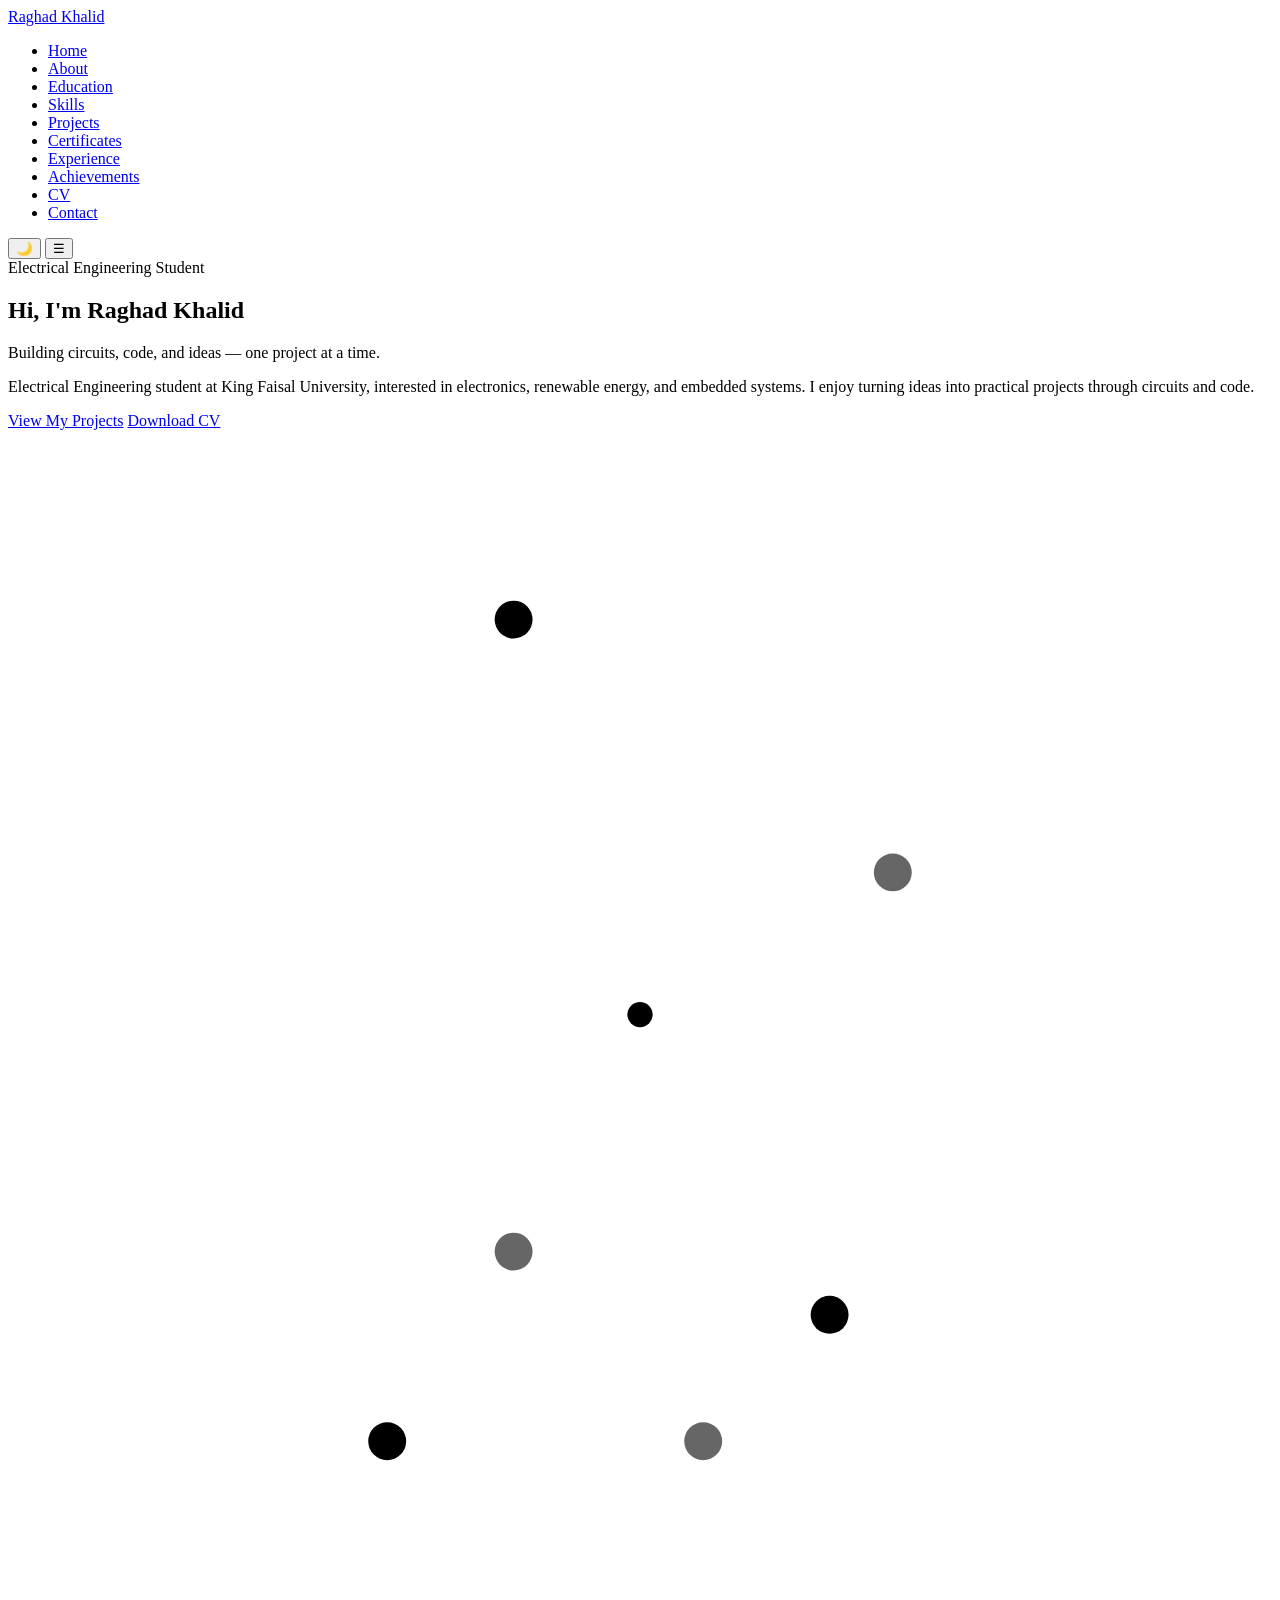
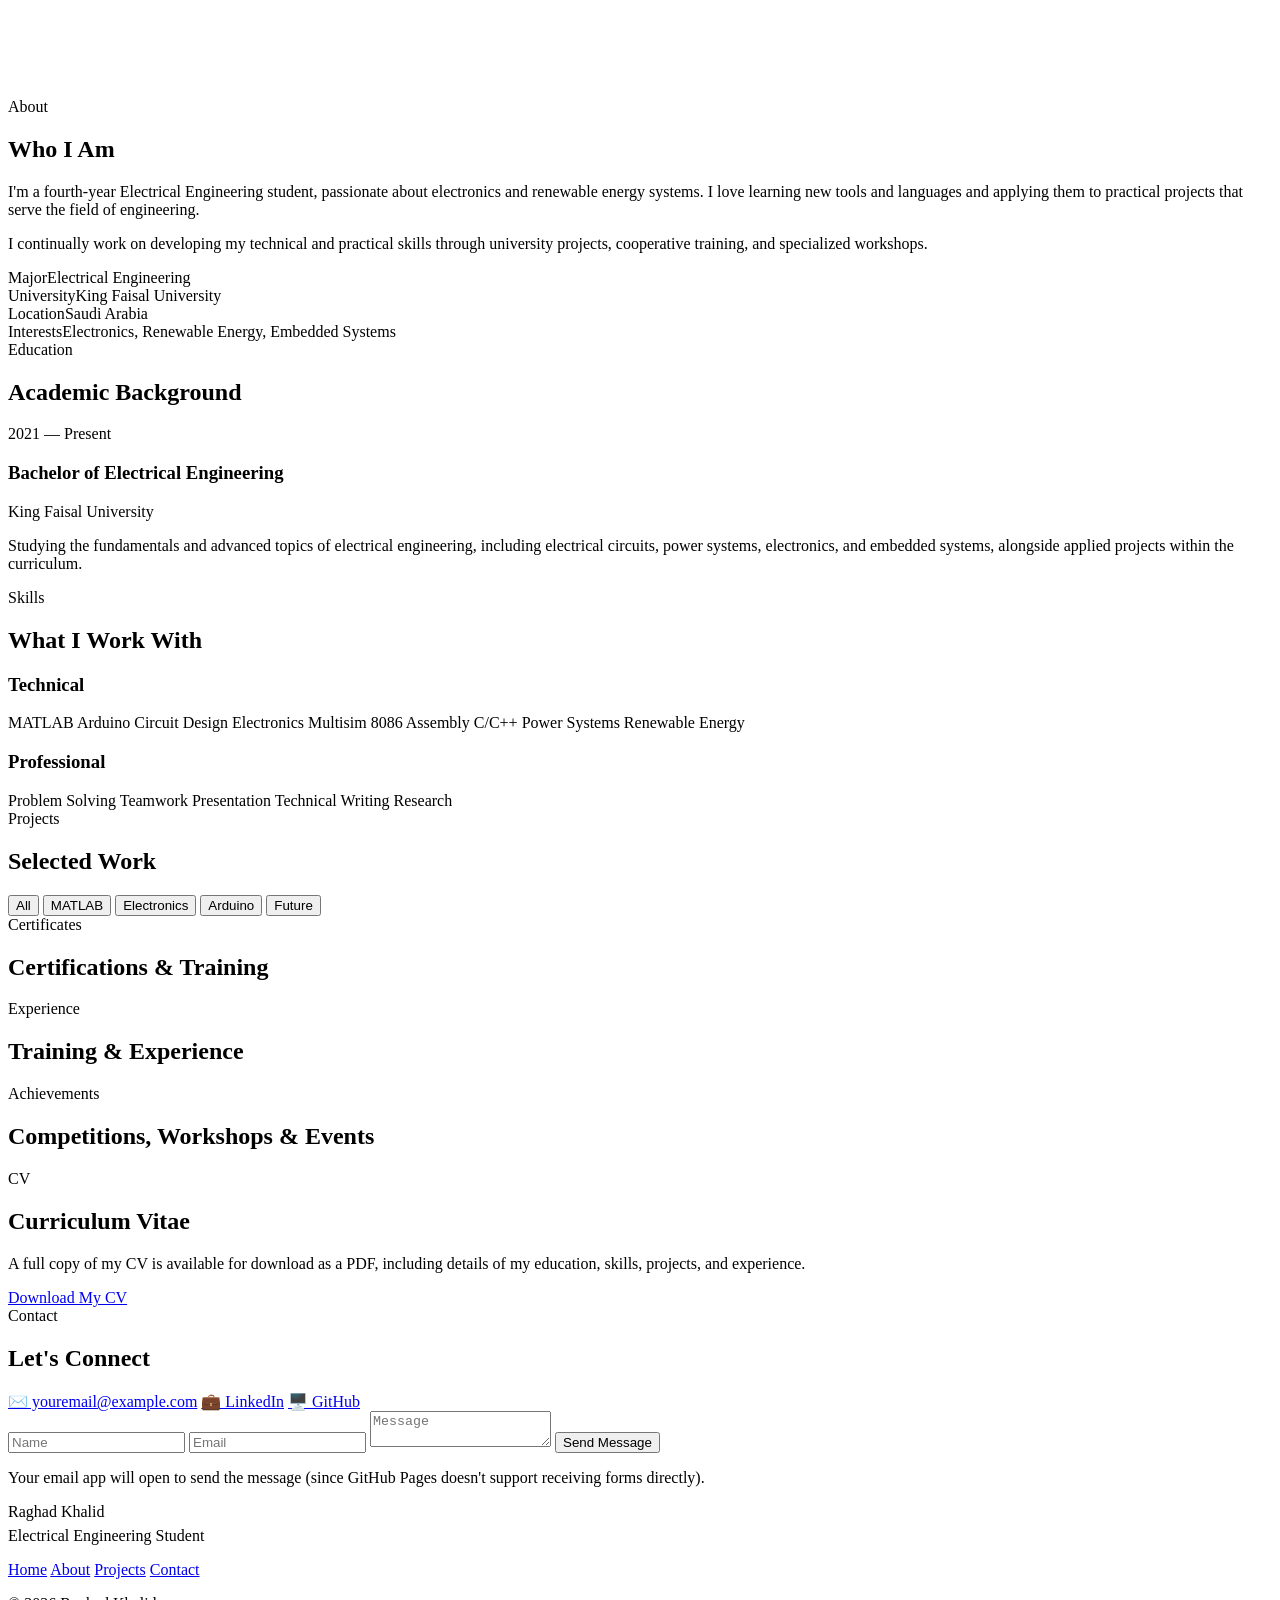
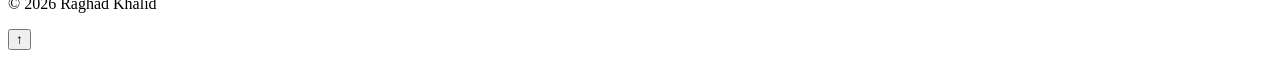
==== index.html @ 8fdbcd6f "Add files via upload" ====
<!DOCTYPE html>
<html lang="en">
<head>
<meta charset="UTF-8">
<meta name="viewport" content="width=device-width, initial-scale=1.0">
<title>Raghad Khalid — Electrical Engineering Student</title>
<meta name="description" content="Portfolio & CV of Raghad Khalid, Electrical Engineering student at King Faisal University.">
<link rel="stylesheet" href="assets/css/style.css">
</head>
<body>

<!-- ===================== NAVBAR ===================== -->
<header class="navbar">
  <div class="nav-inner">
    <a href="#home" class="nav-brand"><span class="chip"></span> Raghad Khalid</a>
    <ul class="nav-links" id="navLinks">
      <li><a href="#home">Home</a></li>
      <li><a href="#about">About</a></li>
      <li><a href="#education">Education</a></li>
      <li><a href="#skills">Skills</a></li>
      <li><a href="#projects">Projects</a></li>
      <li><a href="#certificates">Certificates</a></li>
      <li><a href="#experience">Experience</a></li>
      <li><a href="#achievements">Achievements</a></li>
      <li><a href="#cv">CV</a></li>
      <li><a href="#contact">Contact</a></li>
    </ul>
    <div class="nav-actions">
      <button id="themeToggle" class="theme-toggle" aria-label="Toggle dark mode">🌙</button>
      <button id="menuToggle" class="menu-toggle" aria-label="Open menu">☰</button>
    </div>
  </div>
</header>

<!-- ===================== HERO ===================== -->
<section id="home" class="hero">
  <div class="container hero-grid">
    <div>
      <div class="hero-eyebrow">Electrical Engineering Student</div>
      <h1>Hi, I'm Raghad Khalid</h1>
      <p class="role">Building circuits, code, and ideas — one project at a time.</p>
      <p class="bio">
        Electrical Engineering student at King Faisal University, interested in electronics,
        renewable energy, and embedded systems. I enjoy turning ideas into practical projects
        through circuits and code.
      </p>
      <div class="btn-row">
        <a href="#projects" class="btn btn-primary">View My Projects</a>
        <a href="assets/cv/Raghad-Khalid-CV.pdf" class="btn btn-outline" download>Download CV</a>
      </div>
    </div>
    <div class="hero-visual">
      <svg viewBox="0 0 400 400" width="100%" height="100%" aria-hidden="true">
        <defs>
          <style>
            .circuit-line{stroke:var(--accent);stroke-width:2;fill:none;opacity:0.55;}
            .circuit-dot{fill:var(--accent-strong);}
            .circuit-dot-soft{fill:var(--accent);opacity:0.6;}
          </style>
        </defs>
        <path class="circuit-line" d="M40 60 H160 V140 H280 V60 H360"></path>
        <path class="circuit-line" d="M40 200 H120 V320 H220"></path>
        <path class="circuit-line" d="M260 200 V280 H360 V340"></path>
        <path class="circuit-line" d="M40 340 H160 V260"></path>
        <circle class="circuit-dot" cx="160" cy="60" r="6"></circle>
        <circle class="circuit-dot-soft" cx="280" cy="140" r="6"></circle>
        <circle class="circuit-dot" cx="120" cy="320" r="6"></circle>
        <circle class="circuit-dot-soft" cx="220" cy="320" r="6"></circle>
        <circle class="circuit-dot" cx="260" cy="280" r="6"></circle>
        <circle class="circuit-dot-soft" cx="160" cy="260" r="6"></circle>
        <rect x="150" y="150" width="100" height="70" rx="4" class="circuit-line"></rect>
        <circle class="circuit-dot" cx="200" cy="185" r="4"></circle>
      </svg>
    </div>
  </div>
</section>

<!-- ===================== ABOUT ===================== -->
<section id="about">
  <div class="container about-grid">
    <div class="about-text reveal">
      <div class="section-label">About</div>
      <h2 class="section-title">Who I Am</h2>
      <p>
        I'm a fourth-year Electrical Engineering student, passionate about electronics and
        renewable energy systems. I love learning new tools and languages and applying them
        to practical projects that serve the field of engineering.
      </p>
      <p>
        I continually work on developing my technical and practical skills through
        university projects, cooperative training, and specialized workshops.
      </p>
    </div>
    <div class="info-list reveal">
      <div class="info-row"><span class="k">Major</span><span class="v">Electrical Engineering</span></div>
      <div class="info-row"><span class="k">University</span><span class="v">King Faisal University</span></div>
      <div class="info-row"><span class="k">Location</span><span class="v">Saudi Arabia</span></div>
      <div class="info-row"><span class="k">Interests</span><span class="v">Electronics, Renewable Energy, Embedded Systems</span></div>
    </div>
  </div>
</section>

<!-- ===================== EDUCATION ===================== -->
<section id="education">
  <div class="container">
    <div class="section-label">Education</div>
    <h2 class="section-title">Academic Background</h2>
    <div class="timeline">
      <div class="timeline-item reveal in">
        <div class="timeline-date">2021 — Present</div>
        <div class="timeline-content">
          <h3>Bachelor of Electrical Engineering</h3>
          <div class="org">King Faisal University</div>
          <p>
            Studying the fundamentals and advanced topics of electrical engineering,
            including electrical circuits, power systems, electronics, and embedded
            systems, alongside applied projects within the curriculum.
          </p>
        </div>
      </div>
    </div>
  </div>
</section>

<!-- ===================== SKILLS ===================== -->
<section id="skills">
  <div class="container">
    <div class="section-label">Skills</div>
    <h2 class="section-title">What I Work With</h2>
    <div class="skills-groups">
      <div class="skills-group reveal in">
        <h3>Technical</h3>
        <div class="skill-tags">
          <span class="skill-tag">MATLAB</span>
          <span class="skill-tag">Arduino</span>
          <span class="skill-tag">Circuit Design</span>
          <span class="skill-tag">Electronics</span>
          <span class="skill-tag">Multisim</span>
          <span class="skill-tag">8086 Assembly</span>
          <span class="skill-tag">C/C++</span>
          <span class="skill-tag">Power Systems</span>
          <span class="skill-tag">Renewable Energy</span>
        </div>
      </div>
      <div class="skills-group reveal in">
        <h3>Professional</h3>
        <div class="skill-tags">
          <span class="skill-tag">Problem Solving</span>
          <span class="skill-tag">Teamwork</span>
          <span class="skill-tag">Presentation</span>
          <span class="skill-tag">Technical Writing</span>
          <span class="skill-tag">Research</span>
        </div>
      </div>
    </div>
  </div>
</section>

<!-- ===================== PROJECTS ===================== -->
<section id="projects">
  <div class="container">
    <div class="section-label">Projects</div>
    <h2 class="section-title">Selected Work</h2>
    <div class="filter-bar">
      <button class="filter-btn active" data-filter="all">All</button>
      <button class="filter-btn" data-filter="matlab">MATLAB</button>
      <button class="filter-btn" data-filter="electronics">Electronics</button>
      <button class="filter-btn" data-filter="arduino">Arduino</button>
      <button class="filter-btn" data-filter="future">Future</button>
    </div>
    <div class="card-grid" id="projectsGrid"><!-- populated by JS from assets/js/data.js --></div>
  </div>
</section>

<!-- ===================== CERTIFICATES ===================== -->
<section id="certificates">
  <div class="container">
    <div class="section-label">Certificates</div>
    <h2 class="section-title">Certifications & Training</h2>
    <div class="card-grid" id="certificatesGrid"><!-- populated by JS --></div>
  </div>
</section>

<!-- ===================== EXPERIENCE ===================== -->
<section id="experience">
  <div class="container">
    <div class="section-label">Experience</div>
    <h2 class="section-title">Training & Experience</h2>
    <div class="timeline" id="experienceTimeline"><!-- populated by JS --></div>
  </div>
</section>

<!-- ===================== ACHIEVEMENTS ===================== -->
<section id="achievements">
  <div class="container">
    <div class="section-label">Achievements</div>
    <h2 class="section-title">Competitions, Workshops & Events</h2>
    <div class="ach-grid" id="achievementsGrid"><!-- populated by JS --></div>
  </div>
</section>

<!-- ===================== CV ===================== -->
<section id="cv">
  <div class="container">
    <div class="section-label">CV</div>
    <h2 class="section-title">Curriculum Vitae</h2>
    <div class="cv-box reveal in">
      <p>
        A full copy of my CV is available for download as a PDF, including details of my
        education, skills, projects, and experience.
      </p>
      <a href="assets/cv/Raghad-Khalid-CV.pdf" class="btn btn-primary" download>Download My CV</a>
    </div>
  </div>
</section>

<!-- ===================== CONTACT ===================== -->
<section id="contact" style="border-bottom:none;">
  <div class="container contact-grid">
    <div class="reveal in">
      <div class="section-label">Contact</div>
      <h2 class="section-title">Let's Connect</h2>
      <div class="contact-links">
        <a href="mailto:youremail@example.com">✉️ youremail@example.com</a>
        <a href="https://linkedin.com/in/your-profile" target="_blank" rel="noopener">💼 LinkedIn</a>
        <a href="https://github.com/your-username" target="_blank" rel="noopener">🖥️ GitHub</a>
      </div>
    </div>
    <form class="contact-form reveal in" id="contactForm">
      <input type="text" id="cf-name" placeholder="Name" required>
      <input type="email" id="cf-email" placeholder="Email" required>
      <textarea id="cf-message" placeholder="Message" required></textarea>
      <button type="submit" class="btn btn-primary">Send Message</button>
      <p class="form-note">Your email app will open to send the message (since GitHub Pages doesn't support receiving forms directly).</p>
    </form>
  </div>
</section>

<!-- ===================== FOOTER ===================== -->
<footer>
  <div class="container">
    <div class="nav-brand" style="justify-content:center;">Raghad Khalid</div>
    <p class="copy" style="margin-top:6px;">Electrical Engineering Student</p>
    <div class="foot-links">
      <a href="#home">Home</a>
      <a href="#about">About</a>
      <a href="#projects">Projects</a>
      <a href="#contact">Contact</a>
    </div>
    <p class="copy">© 2026 Raghad Khalid</p>
  </div>
</footer>

<button id="backToTop" aria-label="Back to top">↑</button>

<script src="assets/js/data.js"></script>
<script src="assets/js/main.js"></script>
</body>
</html>
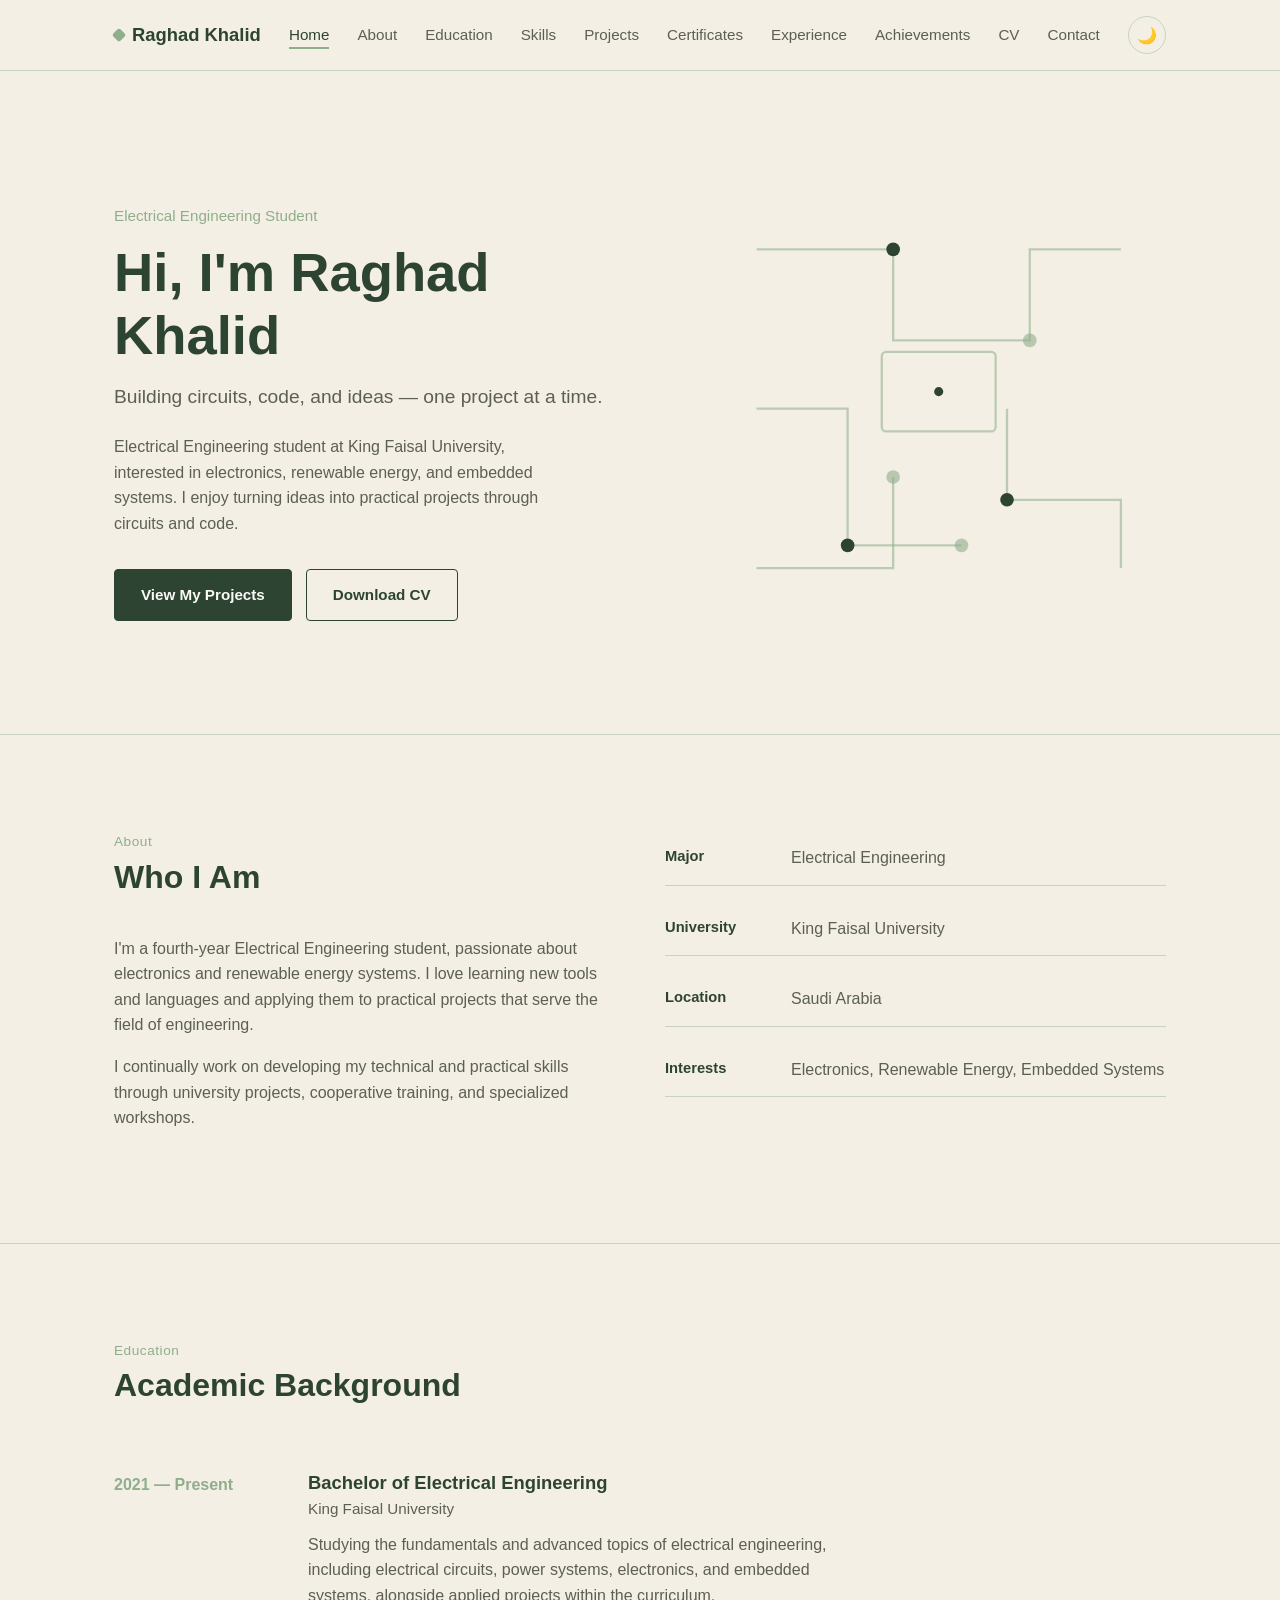
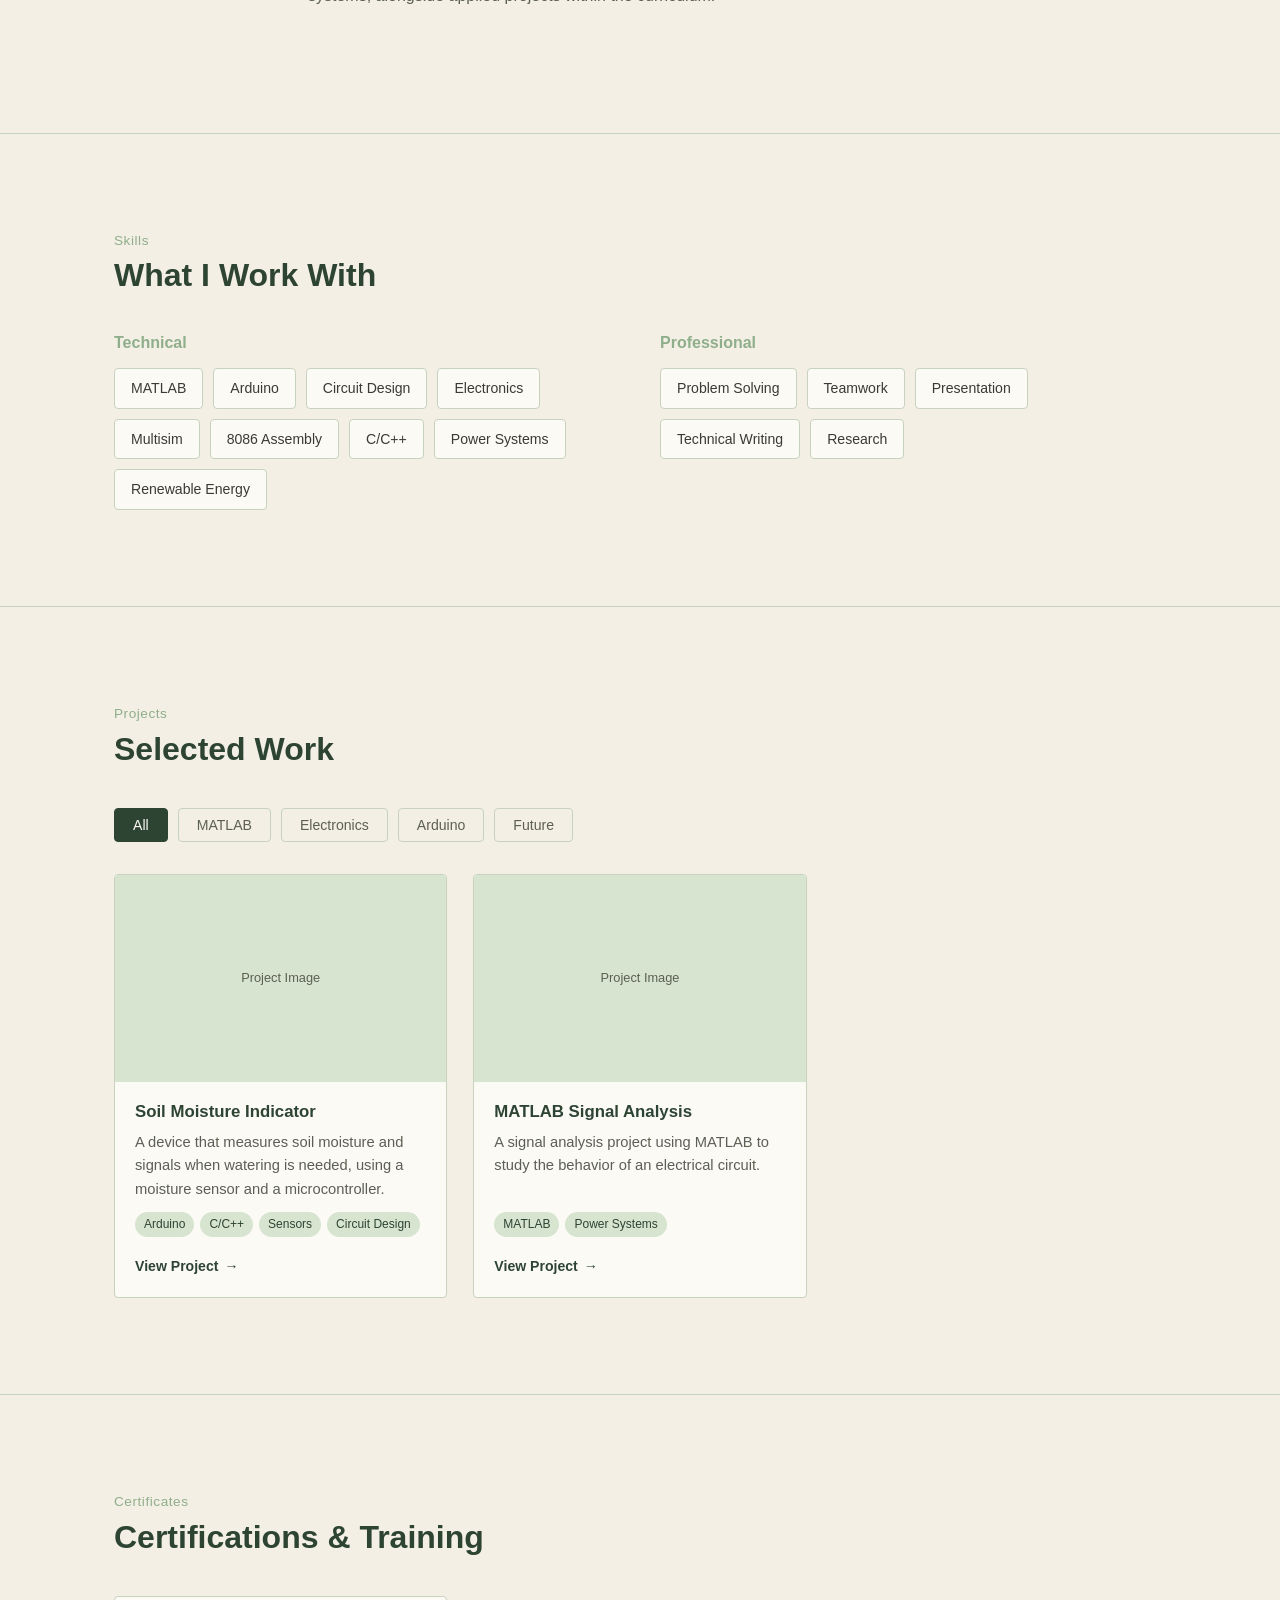
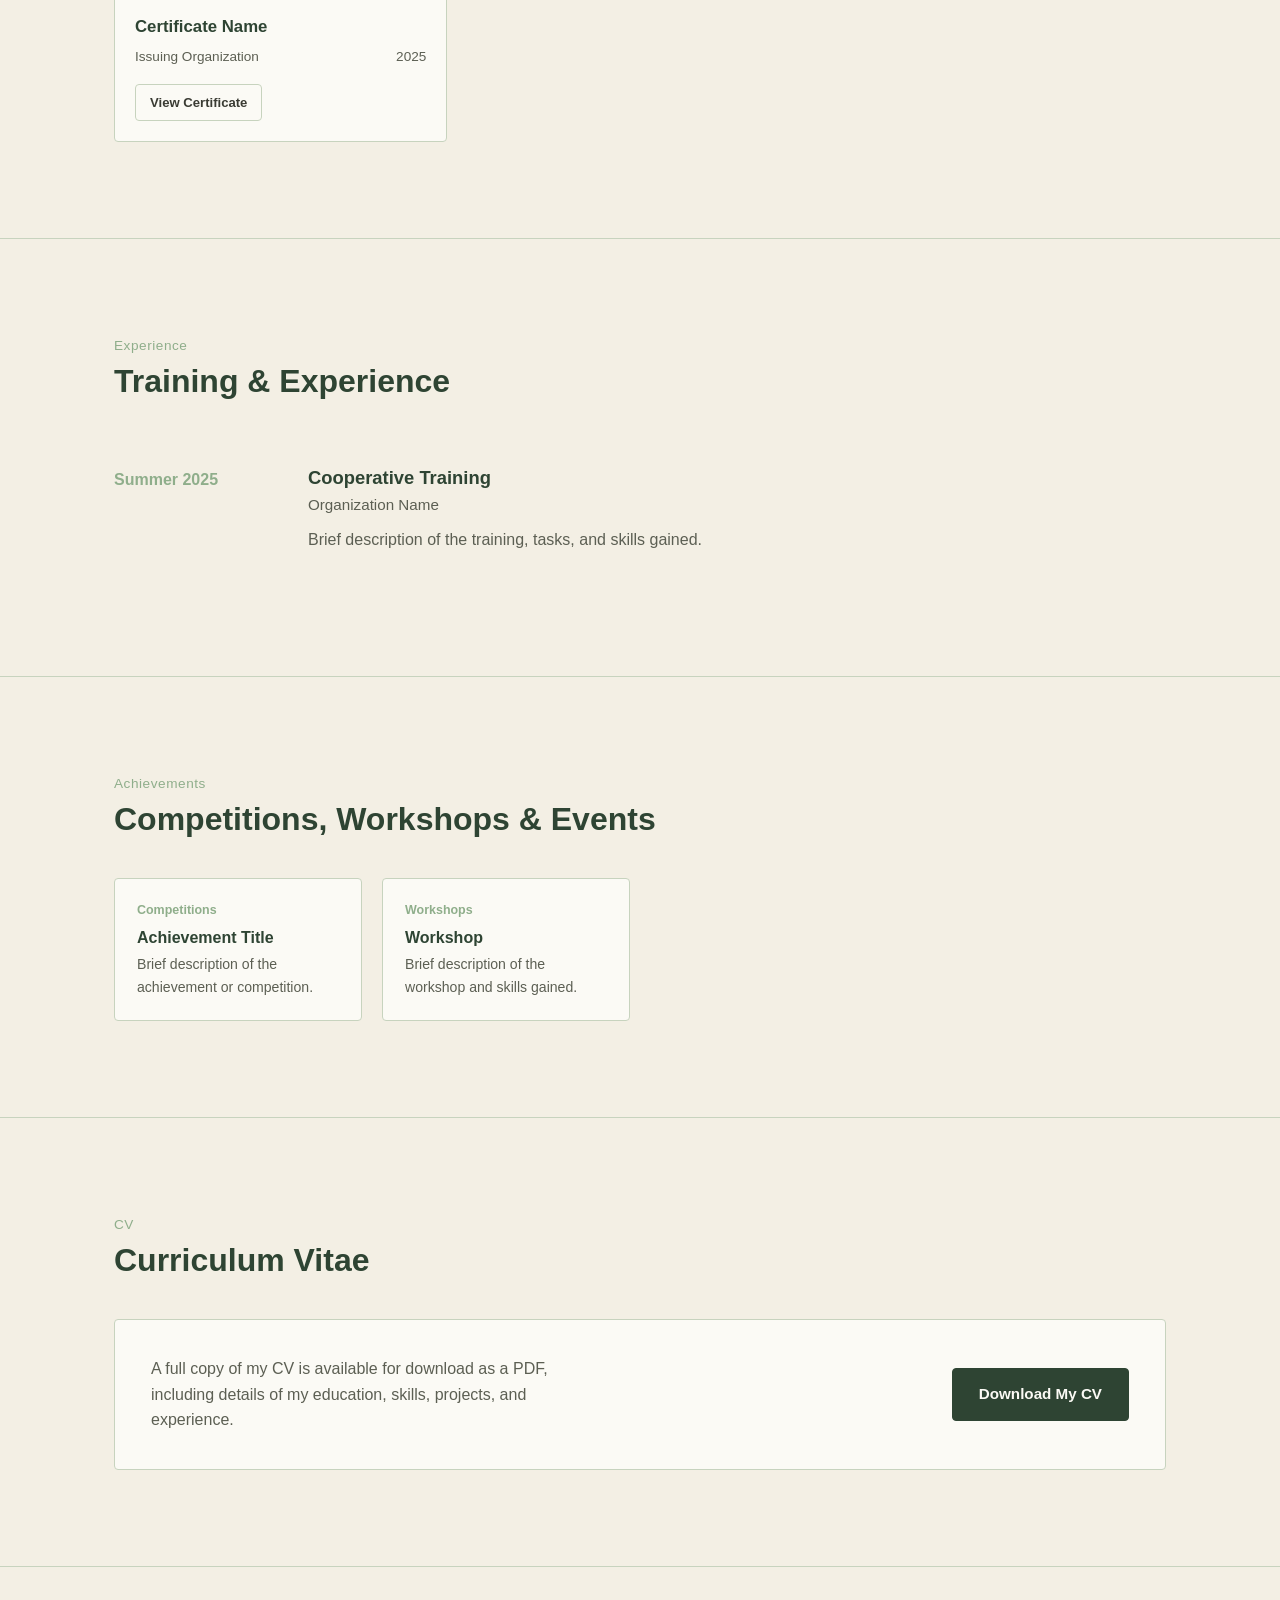
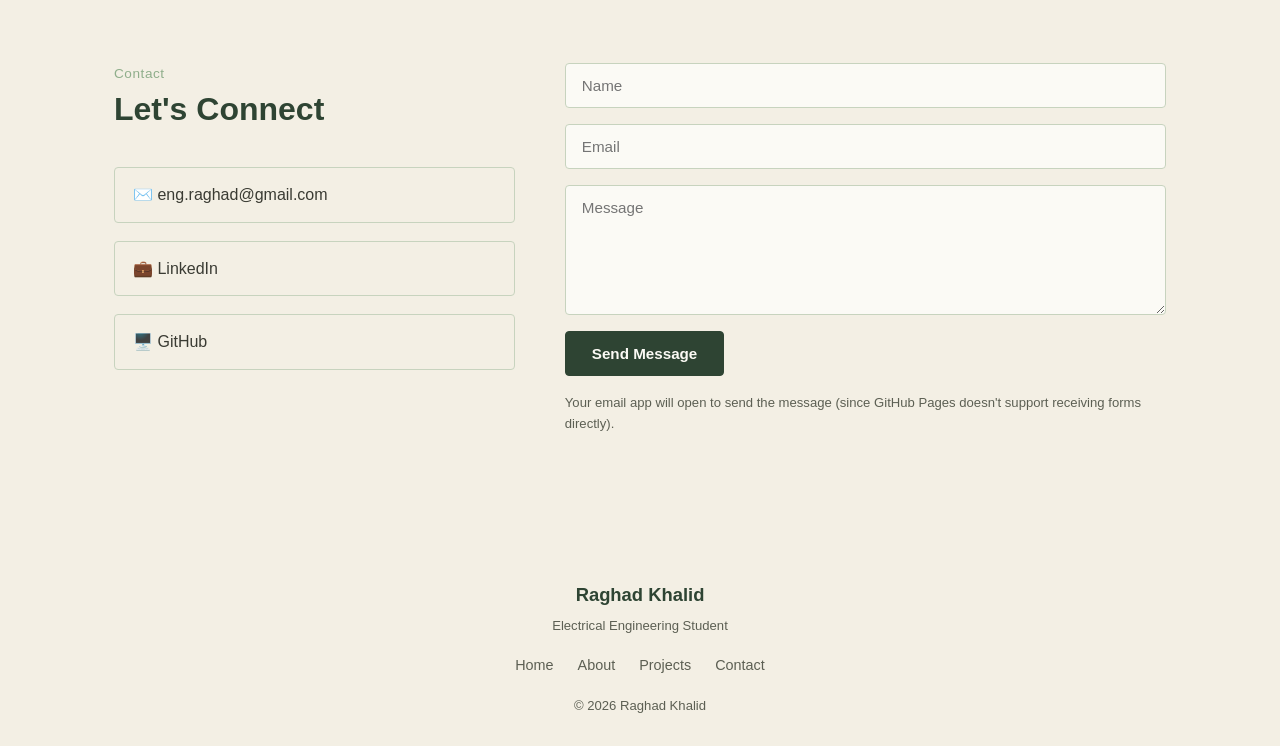
==== commit e8b429aa: "Update index.html" ====
--- a/index.html
+++ b/index.html
@@ -221,7 +221,7 @@
       <div class="section-label">Contact</div>
       <h2 class="section-title">Let's Connect</h2>
       <div class="contact-links">
-        <a href="mailto:youremail@example.com">✉️ youremail@example.com</a>
+        <a href="mailto:eng.raghadt@gmail.com">✉️ eng.raghad@gmail.com</a>
         <a href="https://linkedin.com/in/your-profile" target="_blank" rel="noopener">💼 LinkedIn</a>
         <a href="https://github.com/your-username" target="_blank" rel="noopener">🖥️ GitHub</a>
       </div>
--- a/assets/css/style.css
+++ b/assets/css/style.css
@@ -0,0 +1,647 @@
+/* =========================================================
+   Raghad Khalid — Electrical Engineering Portfolio
+   ========================================================= */
+
+@import url('https://fonts.googleapis.com/css2?family=IBM+Plex+Sans+Condensed:wght@500;600;700&family=IBM+Plex+Sans:wght@400;500;600&display=swap');
+
+:root{
+  /* ---- Light mode palette ---- */
+  --cream:        #F3EFE4;
+  --sage-light:   #D7E4D0;
+  --sage:         #8FAE8B;
+  --green-dark:   #2E4433;
+  --text-dark:    #3A3B33;
+
+  --bg:           var(--cream);
+  --bg-alt:       var(--sage-light);
+  --surface:      #FBFAF5;
+  --accent:       var(--sage);
+  --accent-strong:var(--green-dark);
+  --text:         var(--text-dark);
+  --text-soft:    #5C5F53;
+  --border:       #C7D3BE;
+
+  --font-head: 'IBM Plex Sans Condensed', sans-serif;
+  --font-body: 'IBM Plex Sans', sans-serif;
+
+  --radius: 4px;
+  --transition: 0.35s ease;
+}
+
+[data-theme="dark"]{
+  --bg:            #1B2620;
+  --bg-alt:        #223129;
+  --surface:       #223129;
+  --accent:        #8FCB9B;
+  --accent-strong: #8FCB9B;
+  --text:          #F0EDE1;
+  --text-soft:     #B9C4B4;
+  --border:        #354A3D;
+}
+
+*{margin:0;padding:0;box-sizing:border-box;}
+
+html{scroll-behavior:smooth;}
+
+body{
+  background:var(--bg);
+  color:var(--text);
+  font-family:var(--font-body);
+  line-height:1.6;
+  transition:background var(--transition), color var(--transition);
+  overflow-x:hidden;
+}
+
+h1,h2,h3,h4{
+  font-family:var(--font-head);
+  color:var(--accent-strong);
+  font-weight:600;
+  line-height:1.15;
+}
+
+a{color:inherit;text-decoration:none;}
+
+img{max-width:100%;display:block;}
+
+.container{
+  max-width:1100px;
+  margin:0 auto;
+  padding:0 24px;
+}
+
+section{
+  padding:96px 0;
+  border-bottom:1px solid var(--border);
+}
+
+.section-label{
+  font-family:var(--font-head);
+  font-size:0.85rem;
+  letter-spacing:0.04em;
+  color:var(--accent);
+  margin-bottom:6px;
+}
+
+.section-title{
+  font-size:2rem;
+  margin-bottom:40px;
+  max-width:32ch;
+}
+
+/* =========================================================
+   NAVBAR
+   ========================================================= */
+.navbar{
+  position:sticky;
+  top:0;
+  z-index:100;
+  background:color-mix(in srgb, var(--bg) 88%, transparent);
+  backdrop-filter:blur(10px);
+  border-bottom:1px solid var(--border);
+}
+
+.nav-inner{
+  display:flex;
+  align-items:center;
+  justify-content:space-between;
+  padding:16px 24px;
+  max-width:1100px;
+  margin:0 auto;
+}
+
+.nav-brand{
+  font-family:var(--font-head);
+  font-weight:700;
+  font-size:1.15rem;
+  color:var(--accent-strong);
+  display:flex;
+  align-items:center;
+  gap:8px;
+}
+
+.nav-brand .chip{
+  width:10px;height:10px;
+  background:var(--accent);
+  border-radius:2px;
+  transform:rotate(45deg);
+  display:inline-block;
+}
+
+.nav-links{
+  display:flex;
+  gap:28px;
+  list-style:none;
+}
+
+.nav-links a{
+  font-size:0.95rem;
+  font-weight:500;
+  color:var(--text-soft);
+  position:relative;
+  padding:4px 0;
+  transition:color var(--transition);
+}
+
+.nav-links a:hover,
+.nav-links a.active{
+  color:var(--accent-strong);
+}
+
+.nav-links a::after{
+  content:"";
+  position:absolute;
+  left:0;bottom:-2px;
+  width:0;height:2px;
+  background:var(--accent);
+  transition:width var(--transition);
+}
+
+.nav-links a:hover::after,
+.nav-links a.active::after{width:100%;}
+
+.nav-actions{
+  display:flex;
+  align-items:center;
+  gap:14px;
+}
+
+.theme-toggle{
+  background:none;
+  border:1px solid var(--border);
+  border-radius:50%;
+  width:38px;height:38px;
+  font-size:1rem;
+  cursor:pointer;
+  display:flex;align-items:center;justify-content:center;
+  transition:background var(--transition), transform var(--transition);
+}
+.theme-toggle:hover{background:var(--bg-alt);transform:rotate(15deg);}
+
+.menu-toggle{
+  display:none;
+  background:none;
+  border:none;
+  font-size:1.5rem;
+  cursor:pointer;
+  color:var(--accent-strong);
+}
+
+@media (max-width:820px){
+  .nav-links{
+    position:fixed;
+    top:66px;left:0;right:0;
+    background:var(--surface);
+    flex-direction:column;
+    gap:0;
+    max-height:0;
+    overflow:hidden;
+    border-bottom:1px solid var(--border);
+    transition:max-height var(--transition);
+  }
+  .nav-links.open{max-height:520px;}
+  .nav-links li{width:100%;}
+  .nav-links a{
+    display:block;
+    padding:14px 24px;
+    border-bottom:1px solid var(--border);
+  }
+  .menu-toggle{display:block;}
+}
+
+/* =========================================================
+   HERO
+   ========================================================= */
+.hero{
+  position:relative;
+  padding:110px 0 90px;
+  overflow:hidden;
+  border-bottom:1px solid var(--border);
+}
+
+.hero-grid{
+  display:grid;
+  grid-template-columns:1.1fr 0.9fr;
+  gap:40px;
+  align-items:center;
+}
+
+.hero-eyebrow{
+  font-family:var(--font-head);
+  color:var(--accent);
+  font-size:0.95rem;
+  margin-bottom:14px;
+}
+
+.hero h1{
+  font-size:clamp(2.2rem, 5vw, 3.4rem);
+  margin-bottom:14px;
+}
+
+.hero .role{
+  font-size:1.2rem;
+  color:var(--text-soft);
+  margin-bottom:22px;
+}
+
+.hero p.bio{
+  max-width:52ch;
+  color:var(--text-soft);
+  margin-bottom:32px;
+}
+
+.btn-row{display:flex;gap:14px;flex-wrap:wrap;}
+
+.btn{
+  display:inline-flex;
+  align-items:center;
+  gap:8px;
+  padding:13px 26px;
+  border-radius:var(--radius);
+  font-weight:600;
+  font-size:0.95rem;
+  cursor:pointer;
+  border:1.5px solid var(--accent-strong);
+  transition:transform var(--transition), background var(--transition), color var(--transition);
+}
+
+.btn-primary{
+  background:var(--accent-strong);
+  color:var(--surface);
+}
+.btn-primary:hover{transform:translateY(-2px);}
+
+.btn-outline{
+  background:transparent;
+  color:var(--accent-strong);
+}
+.btn-outline:hover{background:var(--bg-alt);transform:translateY(-2px);}
+
+.hero-visual{
+  position:relative;
+  aspect-ratio:1/1;
+}
+
+/* =========================================================
+   ABOUT
+   ========================================================= */
+.about-grid{
+  display:grid;
+  grid-template-columns:1fr 1fr;
+  gap:50px;
+  align-items:start;
+}
+
+.about-text p{color:var(--text-soft);margin-bottom:16px;max-width:56ch;}
+
+.info-list{
+  display:flex;
+  flex-direction:column;
+  gap:16px;
+}
+
+.info-row{
+  display:flex;
+  gap:16px;
+  padding:14px 0;
+  border-bottom:1px solid var(--border);
+}
+
+.info-row .k{
+  min-width:110px;
+  font-family:var(--font-head);
+  color:var(--accent-strong);
+  font-weight:600;
+  font-size:0.92rem;
+}
+.info-row .v{color:var(--text-soft);}
+
+/* =========================================================
+   EDUCATION / EXPERIENCE (timeline)
+   ========================================================= */
+.timeline{
+  display:flex;
+  flex-direction:column;
+  gap:0;
+}
+
+.timeline-item{
+  display:grid;
+  grid-template-columns:170px 1fr;
+  gap:24px;
+  padding:28px 0;
+  border-top:1px solid var(--border);
+}
+.timeline-item:first-child{border-top:none;}
+
+.timeline-date{
+  font-family:var(--font-head);
+  color:var(--accent);
+  font-weight:600;
+}
+
+.timeline-content h3{font-size:1.15rem;margin-bottom:4px;}
+.timeline-content .org{color:var(--text-soft);font-size:0.95rem;margin-bottom:10px;}
+.timeline-content p{color:var(--text-soft);max-width:60ch;}
+
+@media (max-width:640px){
+  .timeline-item{grid-template-columns:1fr;gap:6px;}
+}
+
+/* =========================================================
+   SKILLS
+   ========================================================= */
+.skills-groups{
+  display:grid;
+  grid-template-columns:1fr 1fr;
+  gap:40px;
+}
+
+.skills-group h3{
+  font-size:1rem;
+  margin-bottom:16px;
+  color:var(--accent);
+}
+
+.skill-tags{
+  display:flex;
+  flex-wrap:wrap;
+  gap:10px;
+}
+
+.skill-tag{
+  padding:8px 16px;
+  border:1px solid var(--border);
+  border-radius:var(--radius);
+  font-size:0.88rem;
+  background:var(--surface);
+  color:var(--text);
+  transition:border-color var(--transition), transform var(--transition);
+}
+.skill-tag:hover{border-color:var(--accent);transform:translateY(-2px);}
+
+@media (max-width:640px){.skills-groups{grid-template-columns:1fr;}}
+
+/* =========================================================
+   CARDS (projects / certificates / achievements)
+   ========================================================= */
+.filter-bar{
+  display:flex;
+  gap:10px;
+  flex-wrap:wrap;
+  margin-bottom:32px;
+}
+
+.filter-btn{
+  padding:8px 18px;
+  border:1px solid var(--border);
+  background:transparent;
+  border-radius:var(--radius);
+  cursor:pointer;
+  font-size:0.88rem;
+  color:var(--text-soft);
+  transition:all var(--transition);
+}
+.filter-btn.active,
+.filter-btn:hover{
+  background:var(--accent-strong);
+  color:var(--surface);
+  border-color:var(--accent-strong);
+}
+
+.card-grid{
+  display:grid;
+  grid-template-columns:repeat(auto-fill, minmax(280px,1fr));
+  gap:26px;
+}
+
+.card{
+  background:var(--surface);
+  border:1px solid var(--border);
+  border-radius:var(--radius);
+  overflow:hidden;
+  display:flex;
+  flex-direction:column;
+  transition:transform var(--transition), border-color var(--transition);
+}
+.card:hover{transform:translateY(-4px);border-color:var(--accent);}
+
+.card-img{
+  aspect-ratio:16/10;
+  background:var(--bg-alt);
+  display:flex;align-items:center;justify-content:center;
+  color:var(--text-soft);
+  font-size:0.8rem;
+  overflow:hidden;
+}
+.card-img img{width:100%;height:100%;object-fit:cover;}
+
+.card-body{padding:20px;display:flex;flex-direction:column;gap:10px;flex:1;}
+.card-body h3{font-size:1.05rem;}
+.card-body p{color:var(--text-soft);font-size:0.92rem;flex:1;}
+
+.tool-tags{display:flex;flex-wrap:wrap;gap:6px;}
+.tool-tags span{
+  font-size:0.75rem;
+  padding:3px 9px;
+  background:var(--bg-alt);
+  border-radius:20px;
+  color:var(--accent-strong);
+}
+
+.card-link{
+  margin-top:8px;
+  font-weight:600;
+  font-size:0.88rem;
+  color:var(--accent-strong);
+  display:inline-flex;
+  align-items:center;
+  gap:6px;
+}
+.card-link .arrow{transition:transform var(--transition);}
+.card:hover .card-link .arrow{transform:translateX(4px);}
+
+.meta-row{display:flex;justify-content:space-between;color:var(--text-soft);font-size:0.85rem;}
+
+/* certificate view button */
+.card-actions{display:flex;gap:10px;margin-top:6px;}
+.card-actions a{
+  font-size:0.82rem;
+  font-weight:600;
+  padding:7px 14px;
+  border:1px solid var(--border);
+  border-radius:var(--radius);
+  color:var(--text);
+}
+.card-actions a:hover{border-color:var(--accent);color:var(--accent-strong);}
+
+/* =========================================================
+   ACHIEVEMENTS
+   ========================================================= */
+.ach-grid{
+  display:grid;
+  grid-template-columns:repeat(auto-fill,minmax(240px,1fr));
+  gap:20px;
+}
+.ach-item{
+  border:1px solid var(--border);
+  border-radius:var(--radius);
+  padding:22px;
+  background:var(--surface);
+}
+.ach-item .cat{font-size:0.78rem;color:var(--accent);font-weight:600;margin-bottom:8px;}
+.ach-item h4{font-size:1rem;margin-bottom:6px;}
+.ach-item p{font-size:0.88rem;color:var(--text-soft);}
+
+/* =========================================================
+   CV SECTION
+   ========================================================= */
+.cv-box{
+  display:flex;
+  align-items:center;
+  justify-content:space-between;
+  flex-wrap:wrap;
+  gap:24px;
+  background:var(--surface);
+  border:1px solid var(--border);
+  border-radius:var(--radius);
+  padding:36px;
+}
+.cv-box p{color:var(--text-soft);max-width:46ch;}
+
+/* =========================================================
+   CONTACT
+   ========================================================= */
+.contact-grid{
+  display:grid;
+  grid-template-columns:0.8fr 1.2fr;
+  gap:50px;
+}
+
+.contact-links{display:flex;flex-direction:column;gap:18px;}
+.contact-links a{
+  display:flex;align-items:center;gap:12px;
+  padding:14px 18px;
+  border:1px solid var(--border);
+  border-radius:var(--radius);
+  color:var(--text);
+  transition:border-color var(--transition), color var(--transition);
+}
+.contact-links a:hover{border-color:var(--accent);color:var(--accent-strong);}
+
+form.contact-form{display:flex;flex-direction:column;gap:16px;}
+.contact-form input,
+.contact-form textarea{
+  width:100%;
+  padding:13px 16px;
+  border:1px solid var(--border);
+  border-radius:var(--radius);
+  background:var(--surface);
+  color:var(--text);
+  font-family:var(--font-body);
+  font-size:0.95rem;
+}
+.contact-form textarea{min-height:130px;resize:vertical;}
+.contact-form button{align-self:flex-start;}
+.form-note{font-size:0.82rem;color:var(--text-soft);}
+
+@media (max-width:820px){
+  .contact-grid,.about-grid,.hero-grid{grid-template-columns:1fr;}
+  .hero-visual{order:-1;max-width:280px;margin:0 auto;}
+}
+
+/* =========================================================
+   FOOTER
+   ========================================================= */
+footer{
+  padding:50px 0 30px;
+  text-align:center;
+}
+footer .foot-links{
+  display:flex;
+  justify-content:center;
+  gap:24px;
+  margin:18px 0;
+  flex-wrap:wrap;
+}
+footer .foot-links a{color:var(--text-soft);font-size:0.9rem;}
+footer .foot-links a:hover{color:var(--accent-strong);}
+footer .copy{color:var(--text-soft);font-size:0.82rem;}
+
+/* =========================================================
+   BACK TO TOP
+   ========================================================= */
+#backToTop{
+  position:fixed;
+  bottom:26px;
+  right:26px;
+  width:46px;height:46px;
+  border-radius:50%;
+  background:var(--accent-strong);
+  color:var(--surface);
+  border:none;
+  font-size:1.1rem;
+  cursor:pointer;
+  display:flex;align-items:center;justify-content:center;
+  opacity:0;
+  pointer-events:none;
+  transform:translateY(10px);
+  transition:opacity var(--transition), transform var(--transition);
+  z-index:99;
+}
+#backToTop.show{opacity:1;pointer-events:auto;transform:translateY(0);}
+
+/* =========================================================
+   REVEAL ANIMATION
+   ========================================================= */
+.reveal{
+  opacity:0;
+  transform:translateY(18px);
+  transition:opacity 0.6s ease, transform 0.6s ease;
+}
+.reveal.in{opacity:1;transform:translateY(0);}
+
+@media (prefers-reduced-motion: reduce){
+  *{transition:none !important; scroll-behavior:auto !important;}
+  .reveal{opacity:1;transform:none;}
+}
+
+/* =========================================================
+   PROJECT DETAIL PAGE
+   ========================================================= */
+.detail-hero{padding:60px 0 20px;}
+.back-link{color:var(--accent-strong);font-weight:600;font-size:0.9rem;}
+.detail-title{font-size:2.2rem;margin:14px 0 6px;}
+.detail-sub{color:var(--text-soft);margin-bottom:26px;}
+
+.detail-cover{
+  width:100%;
+  aspect-ratio:16/7;
+  background:var(--bg-alt);
+  border-radius:var(--radius);
+  overflow:hidden;
+  margin-bottom:40px;
+}
+.detail-cover img{width:100%;height:100%;object-fit:cover;}
+
+.detail-block{margin-bottom:36px;}
+.detail-block h2{font-size:1.2rem;margin-bottom:10px;color:var(--accent-strong);}
+.detail-block p{color:var(--text-soft);max-width:70ch;}
+.detail-block ul{color:var(--text-soft);padding-inline-start:20px;}
+.detail-block li{margin-bottom:6px;}
+
+.photo-grid{
+  display:grid;
+  grid-template-columns:repeat(auto-fill,minmax(220px,1fr));
+  gap:16px;
+}
+.photo-grid img{border-radius:var(--radius);border:1px solid var(--border);}
+
+.not-found{padding:120px 0;text-align:center;}
+
+/* Focus visibility */
+a:focus-visible, button:focus-visible, input:focus-visible, textarea:focus-visible{
+  outline:2px solid var(--accent);
+  outline-offset:2px;
+}
+
+[dir="rtl"] .nav-links a::after{left:auto;right:0;}
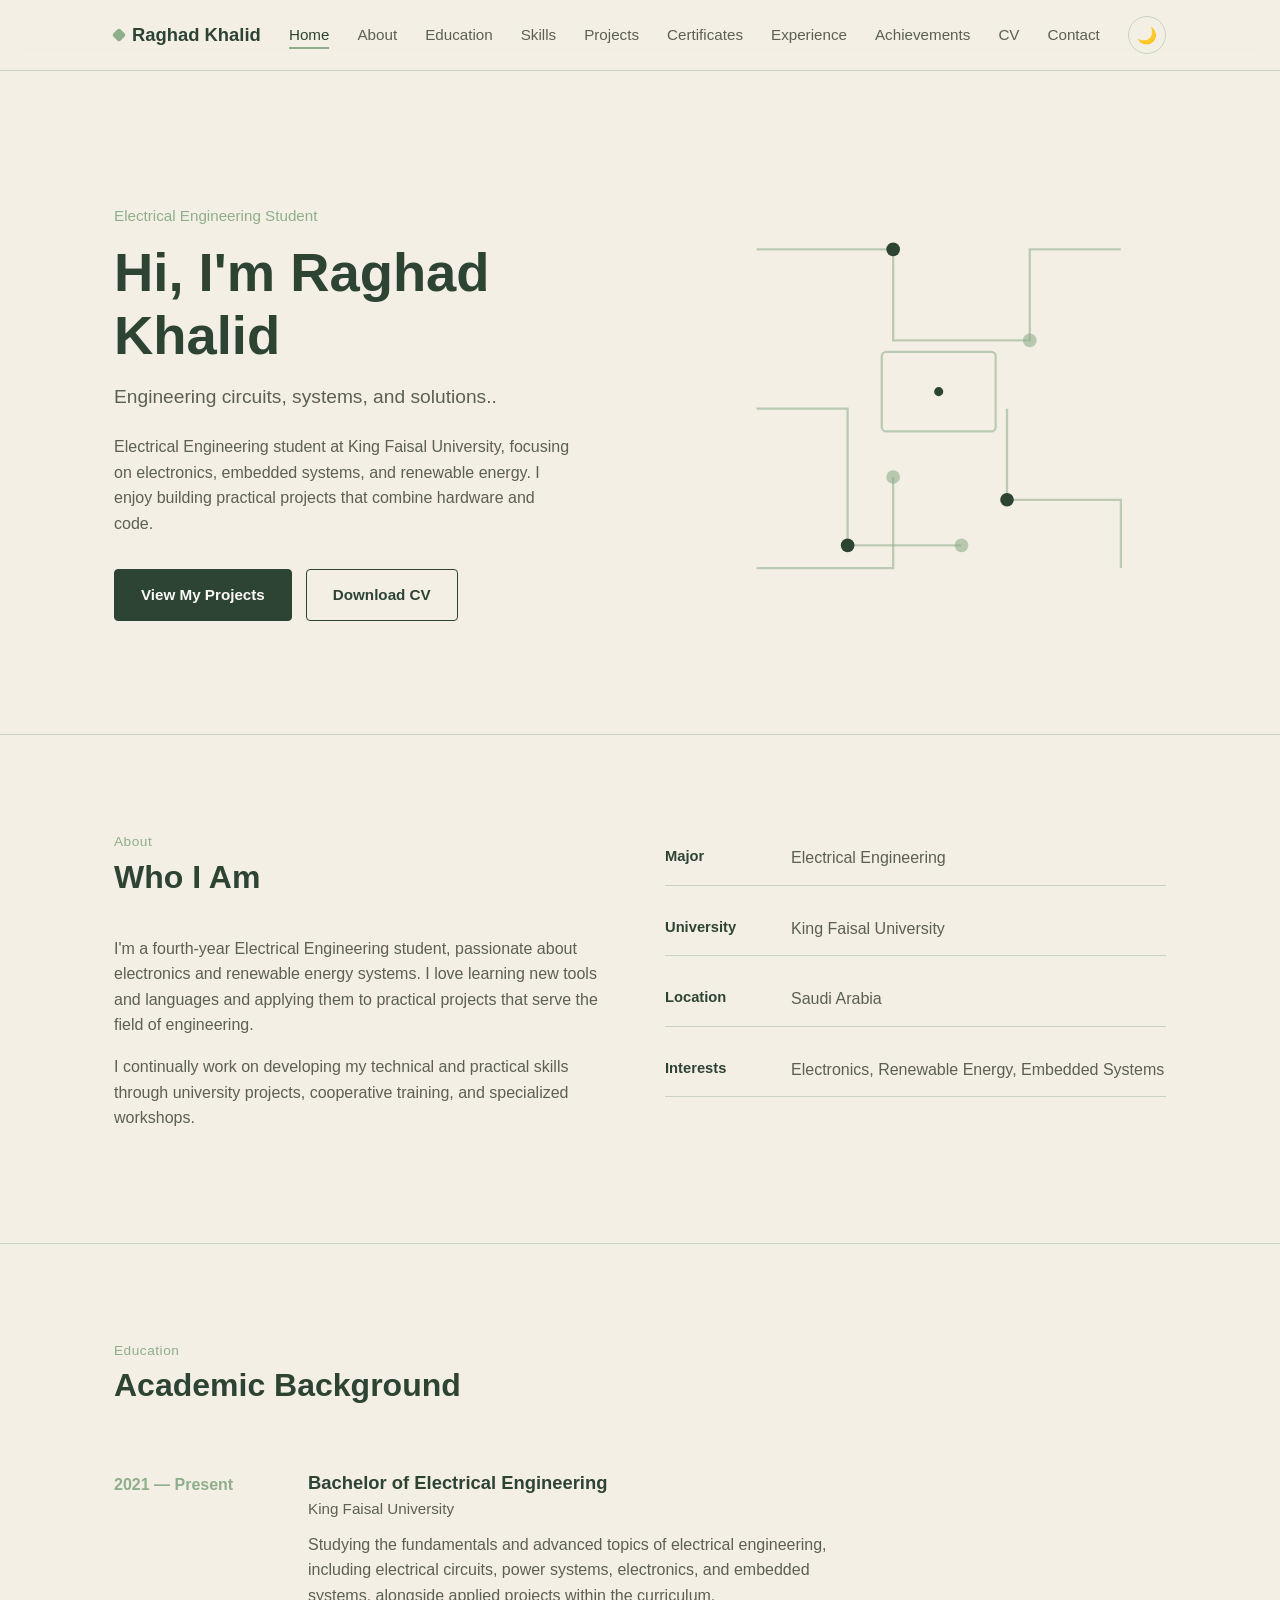
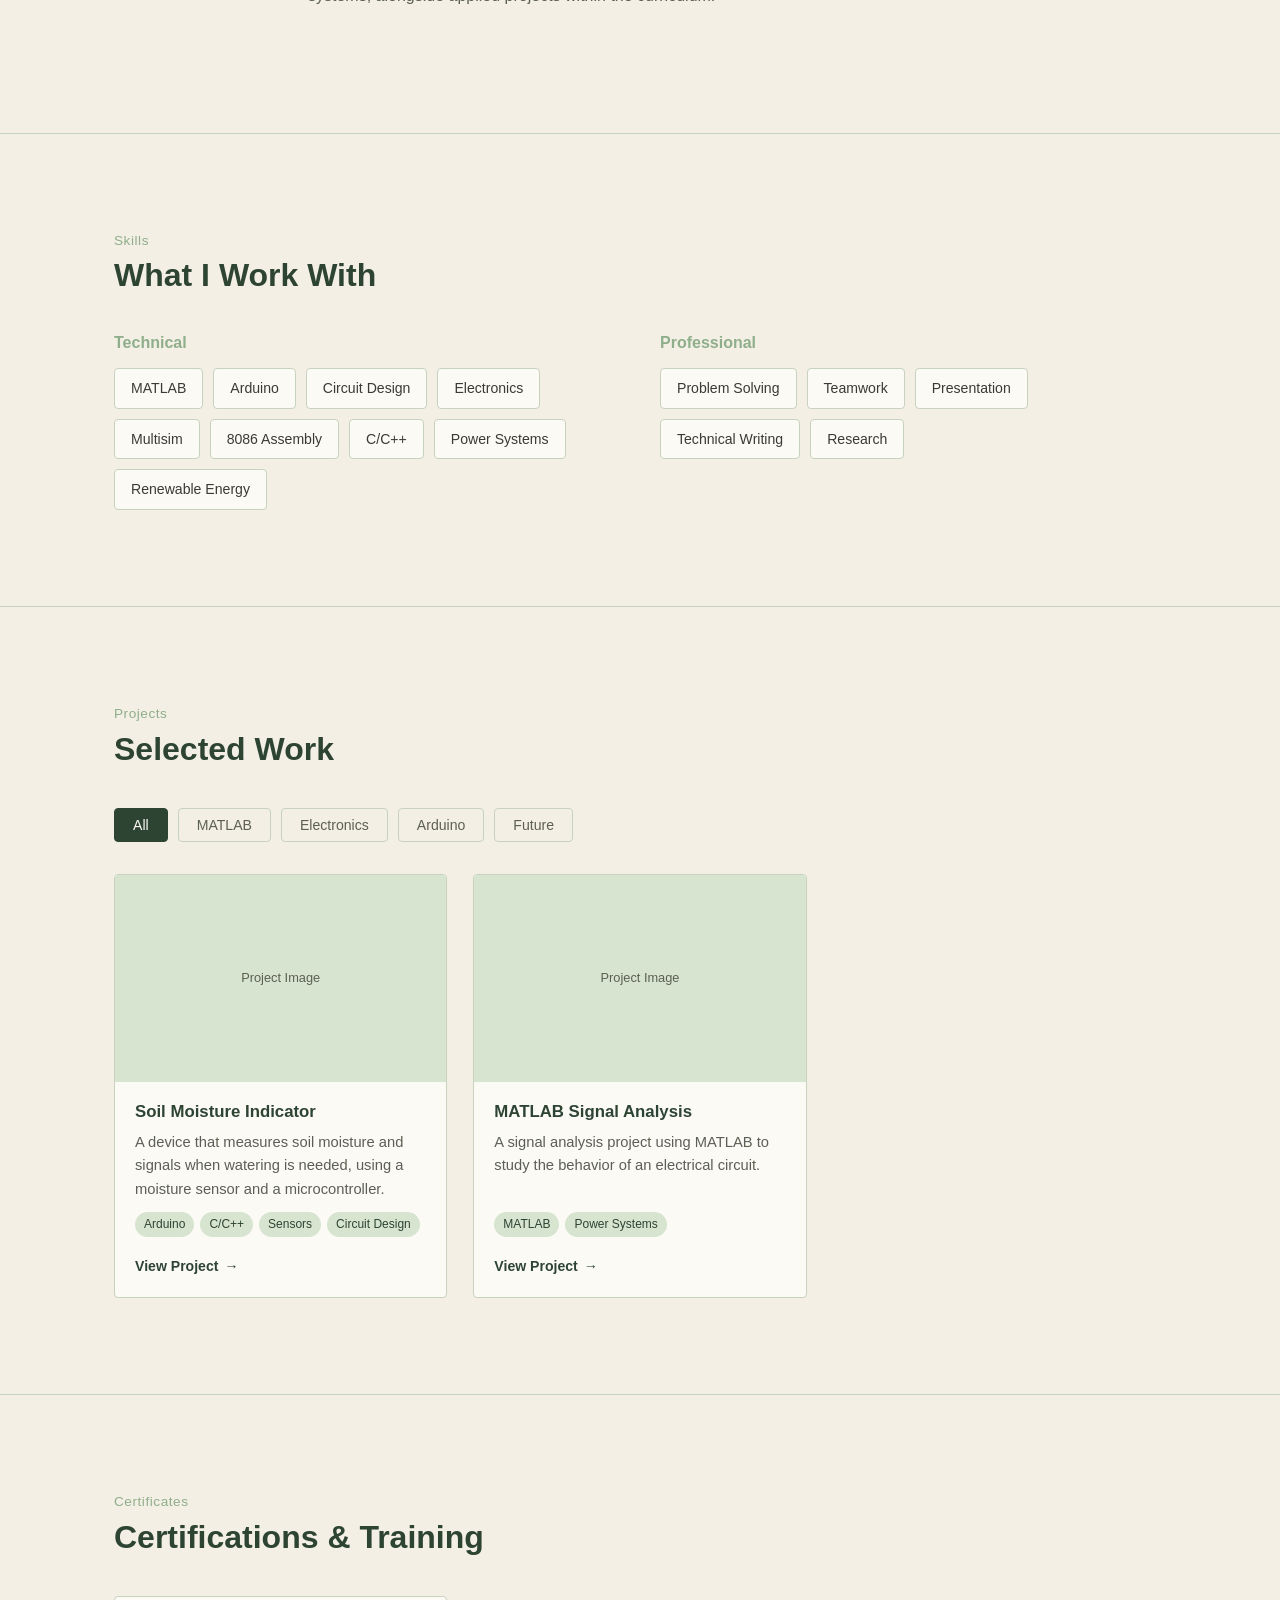
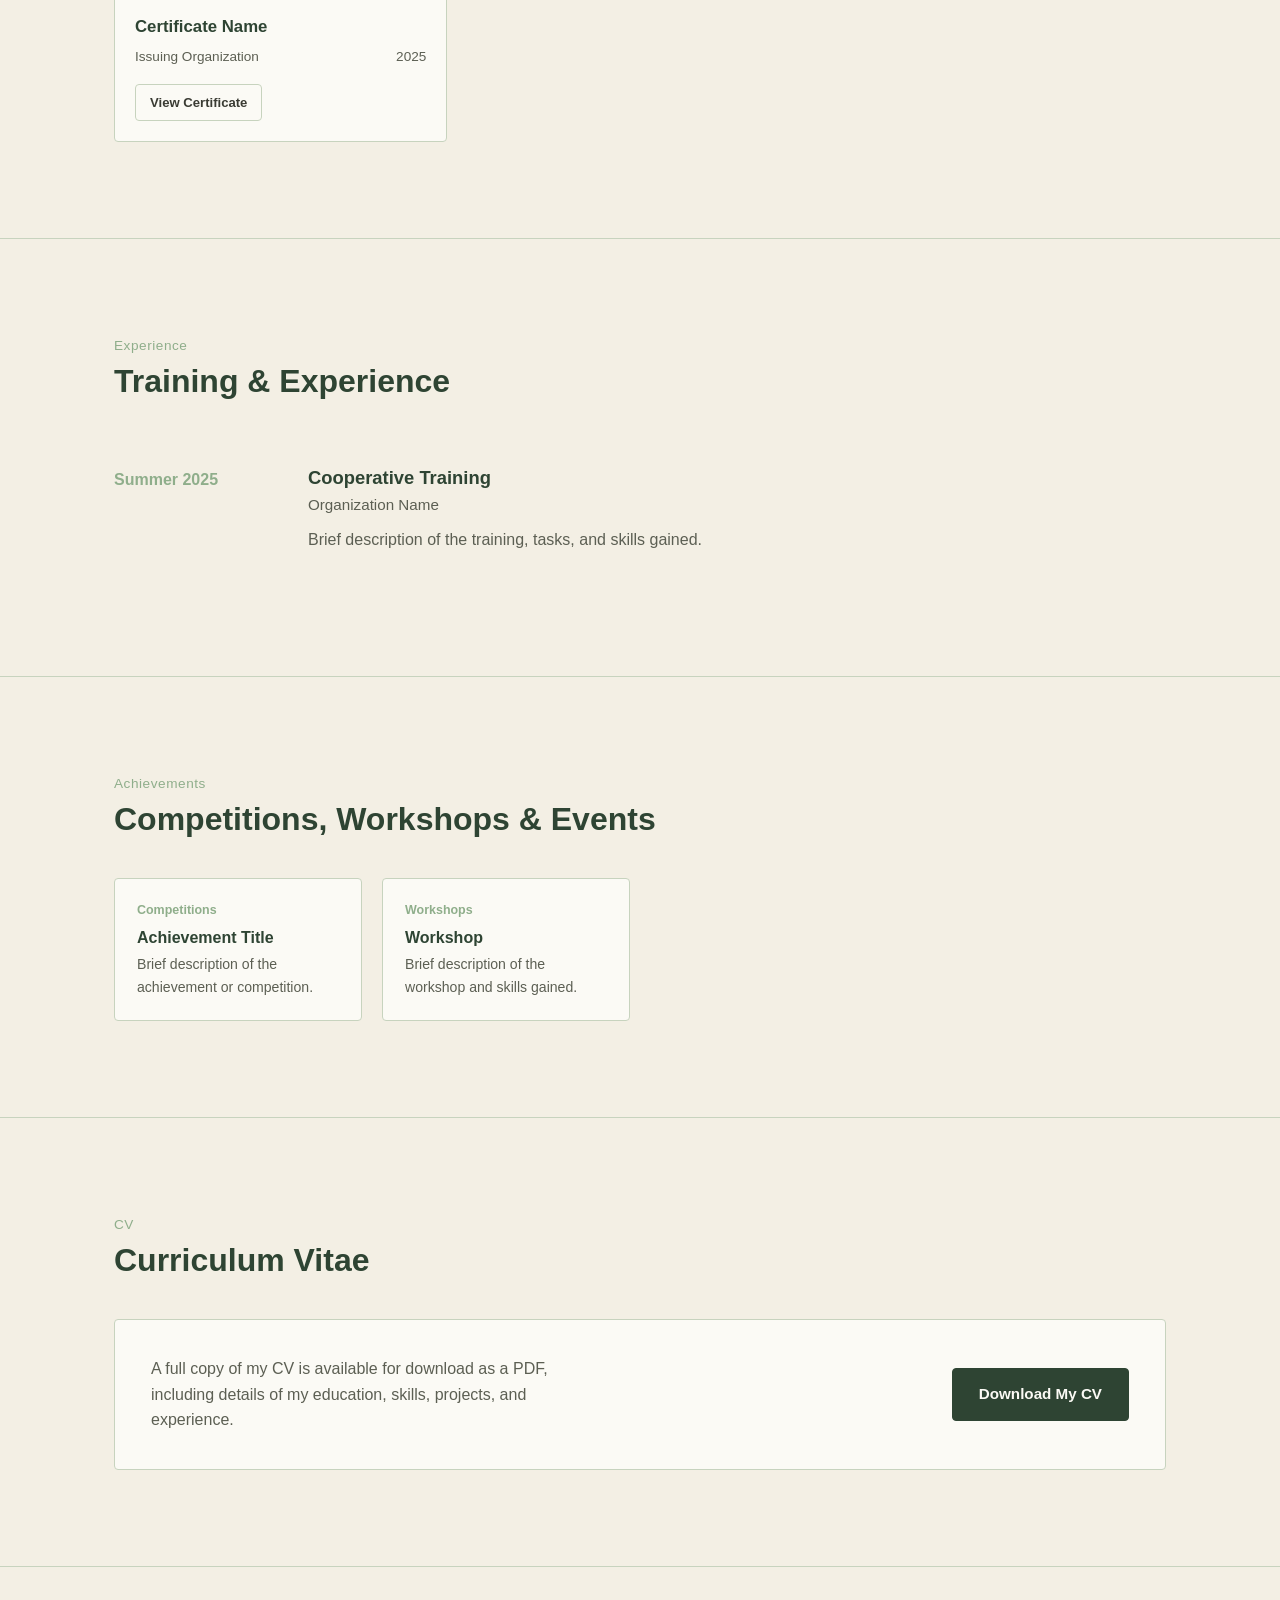
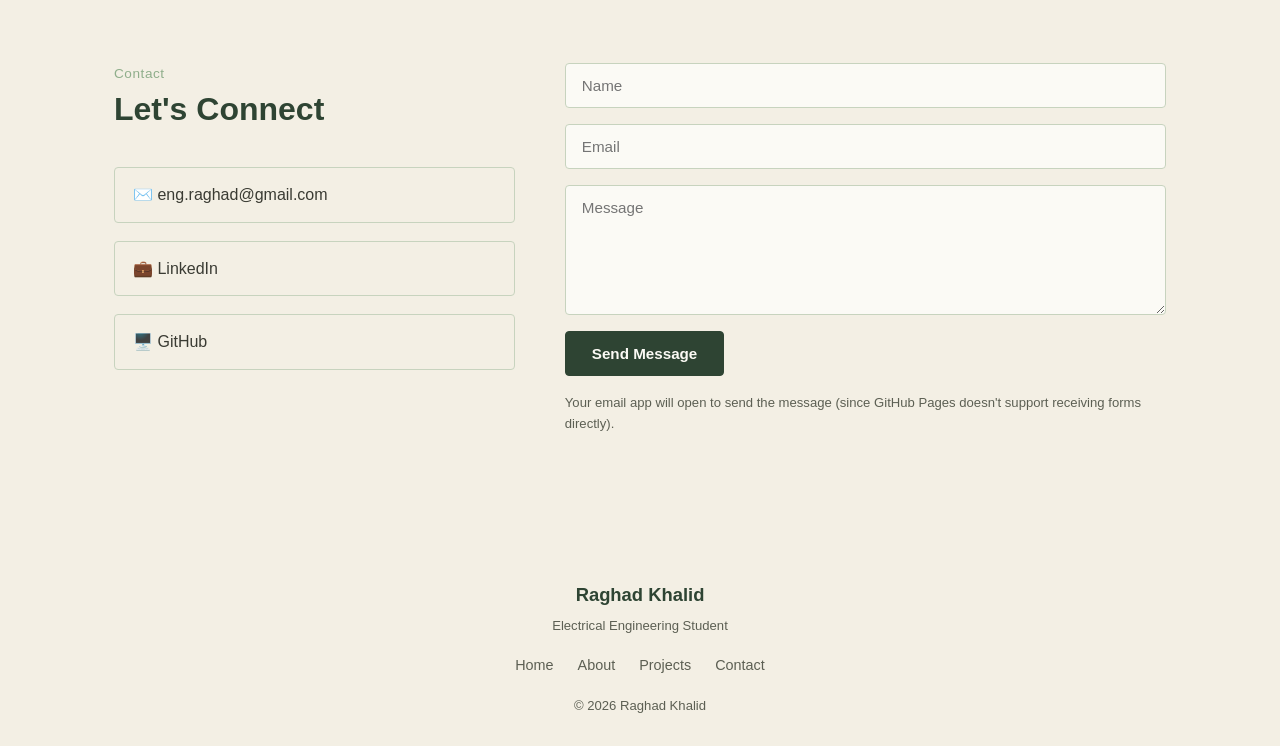
==== commit 070317c2: "Update index.html" ====
--- a/index.html
+++ b/index.html
@@ -38,11 +38,9 @@
     <div>
       <div class="hero-eyebrow">Electrical Engineering Student</div>
       <h1>Hi, I'm Raghad Khalid</h1>
-      <p class="role">Building circuits, code, and ideas — one project at a time.</p>
+      <p class="role">Engineering circuits, systems, and solutions..</p>
       <p class="bio">
-        Electrical Engineering student at King Faisal University, interested in electronics,
-        renewable energy, and embedded systems. I enjoy turning ideas into practical projects
-        through circuits and code.
+        Electrical Engineering student at King Faisal University, focusing on electronics, embedded systems, and renewable energy. I enjoy building practical projects that combine hardware and code.
       </p>
       <div class="btn-row">
         <a href="#projects" class="btn btn-primary">View My Projects</a>
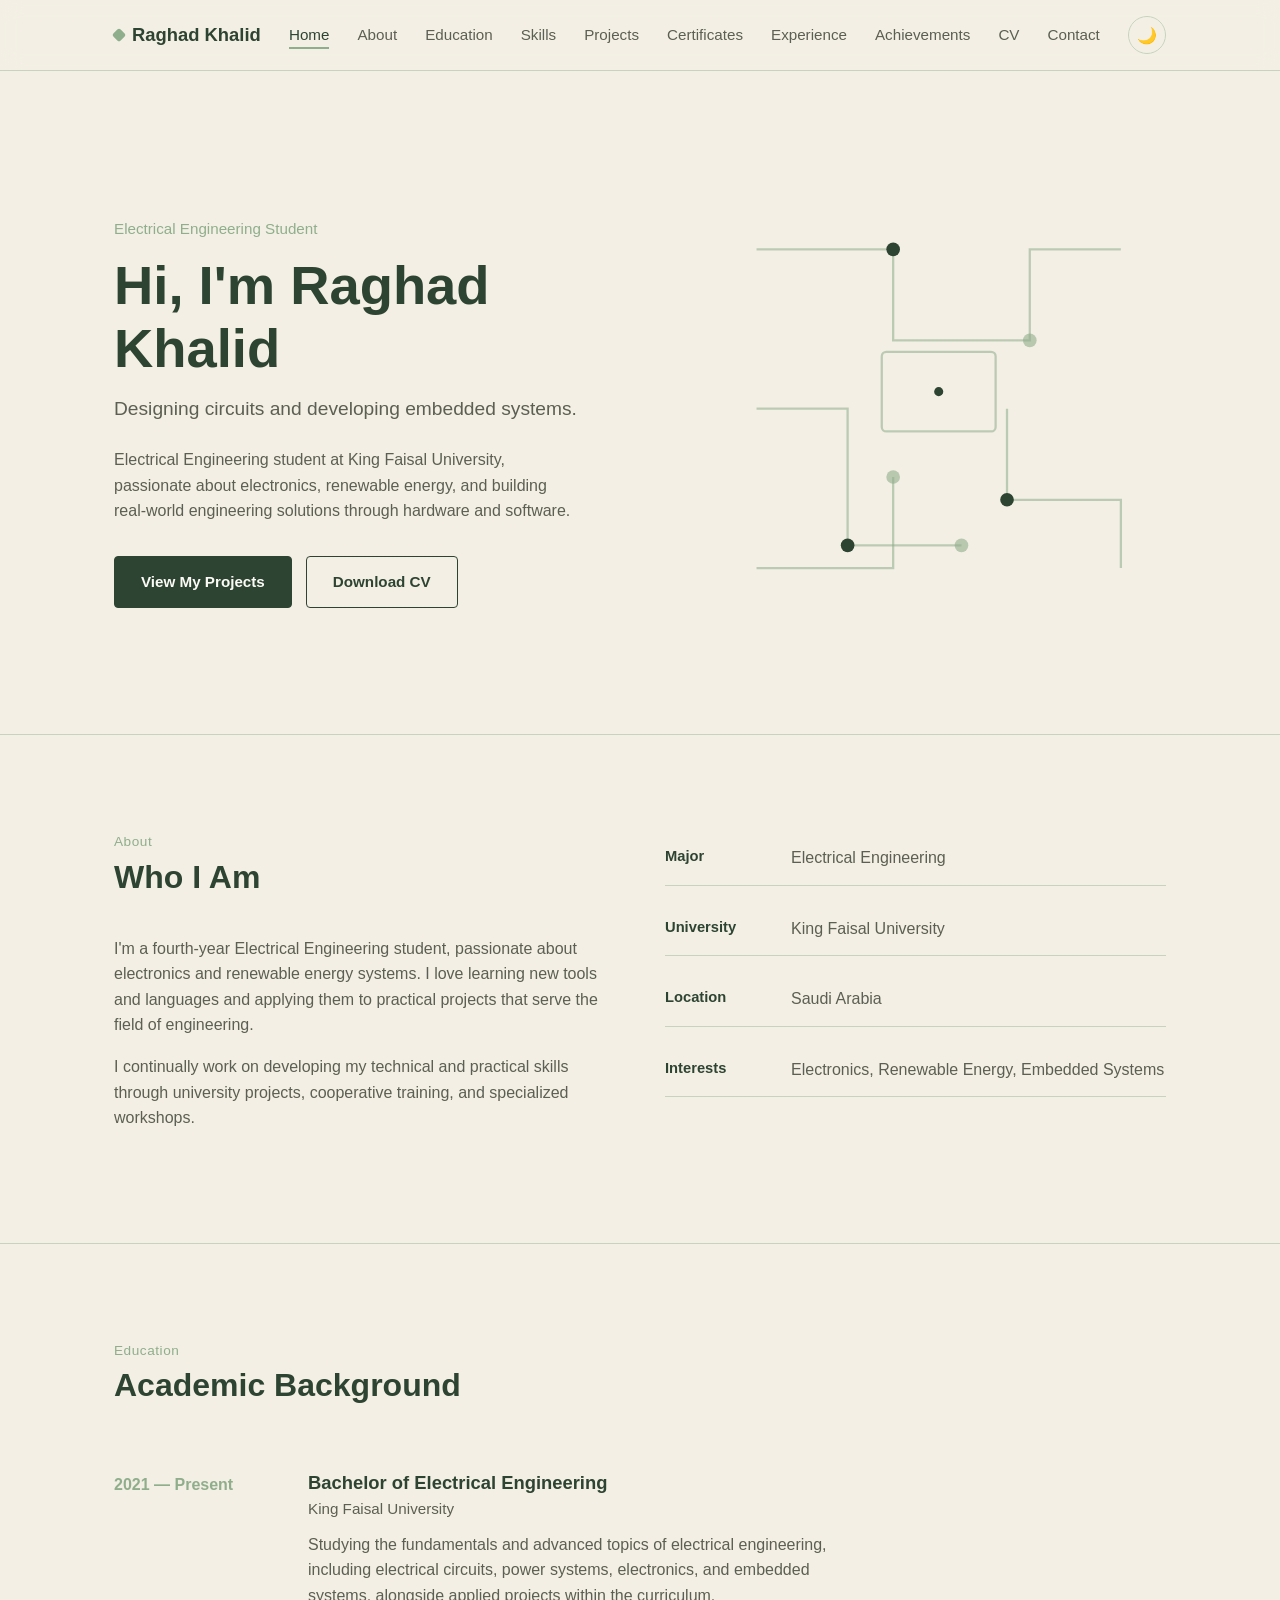
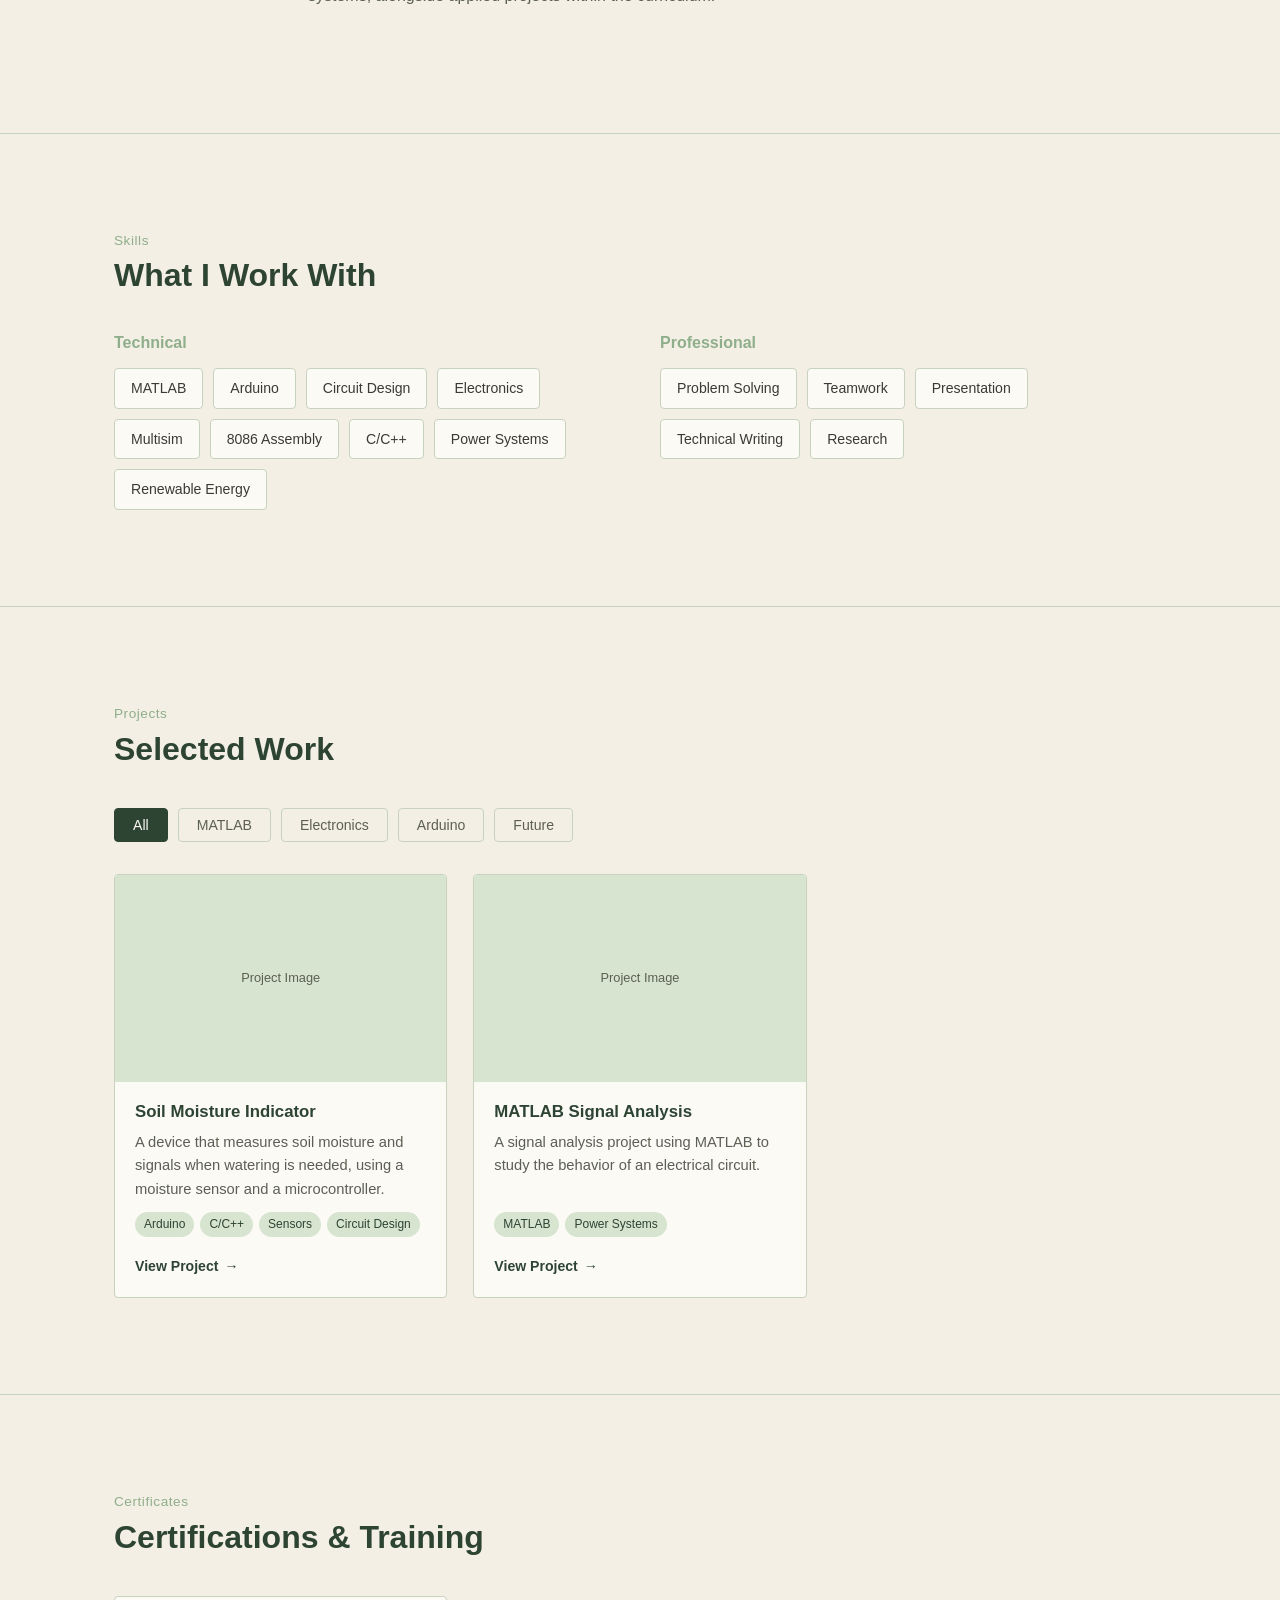
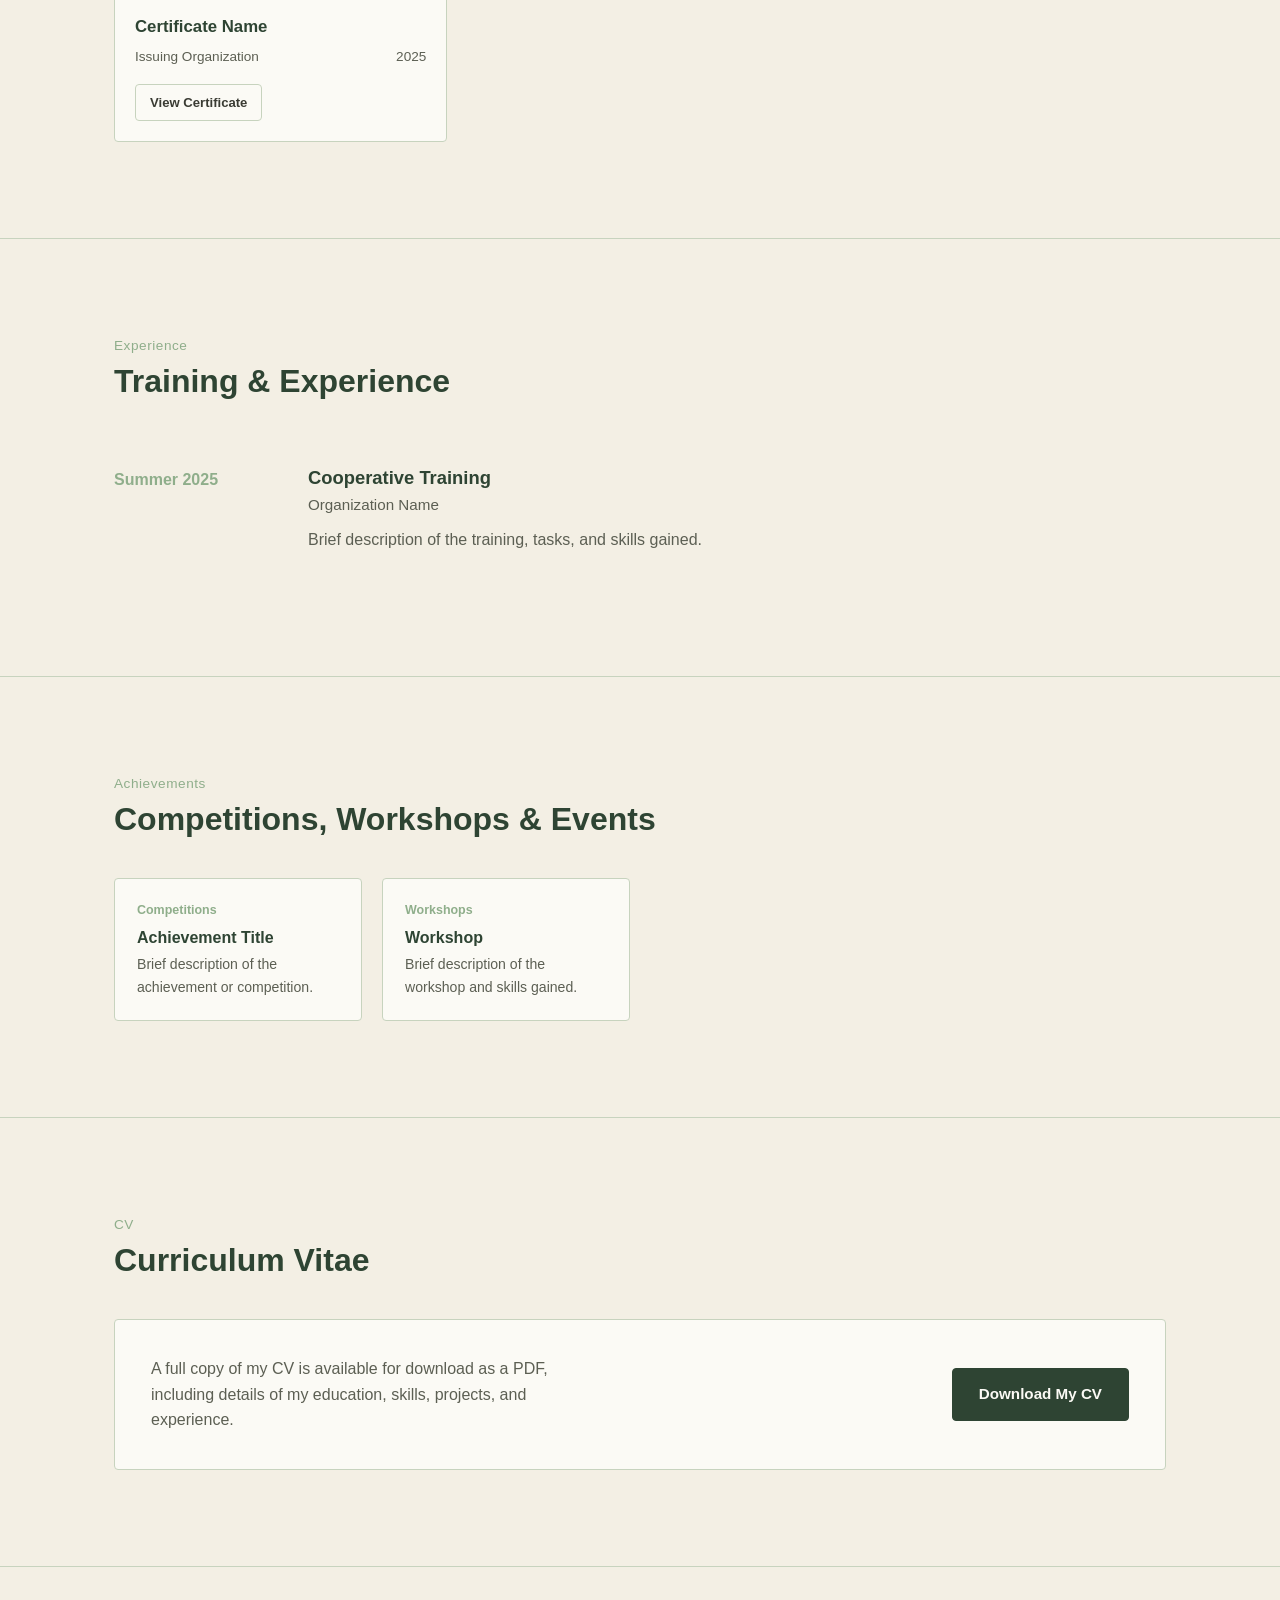
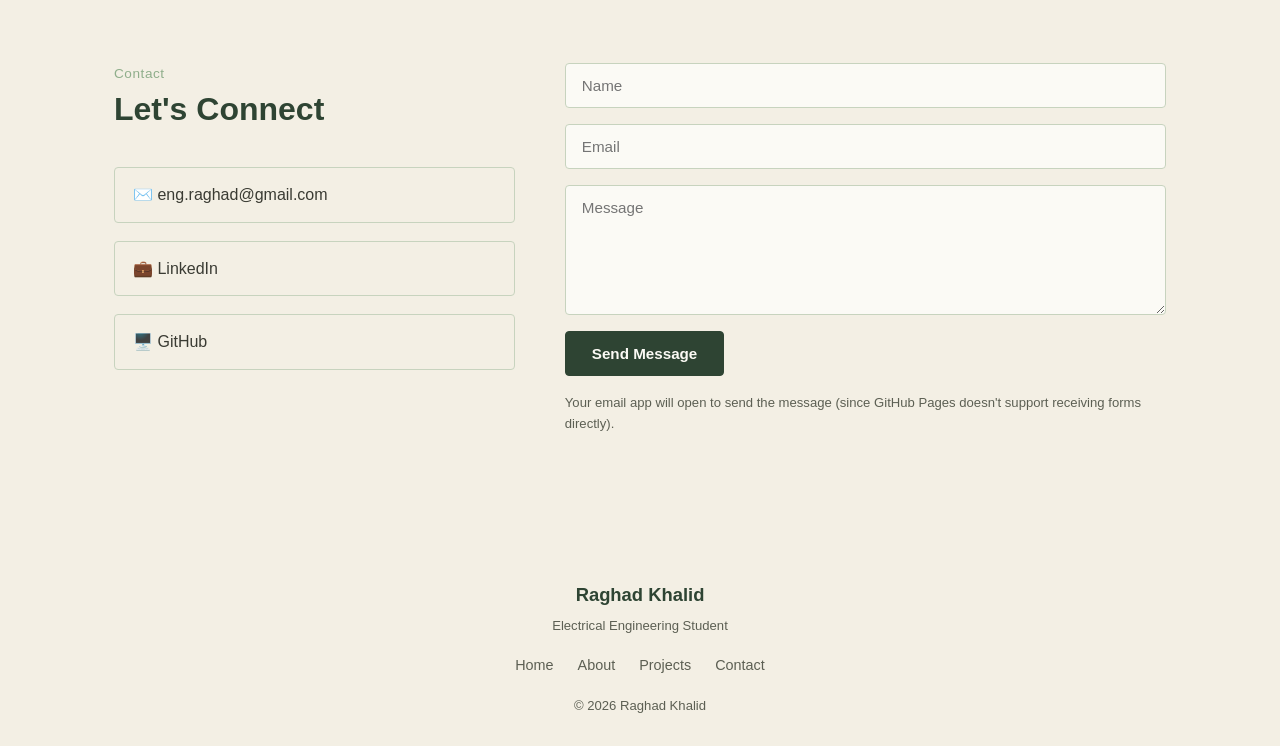
==== commit 058f4e22: "Update index.html" ====
--- a/index.html
+++ b/index.html
@@ -38,9 +38,9 @@
     <div>
       <div class="hero-eyebrow">Electrical Engineering Student</div>
       <h1>Hi, I'm Raghad Khalid</h1>
-      <p class="role">Engineering circuits, systems, and solutions..</p>
+      <p class="role">Designing circuits and developing embedded systems.</p>
       <p class="bio">
-        Electrical Engineering student at King Faisal University, focusing on electronics, embedded systems, and renewable energy. I enjoy building practical projects that combine hardware and code.
+        Electrical Engineering student at King Faisal University, passionate about electronics, renewable energy, and building real-world engineering solutions through hardware and software.
       </p>
       <div class="btn-row">
         <a href="#projects" class="btn btn-primary">View My Projects</a>
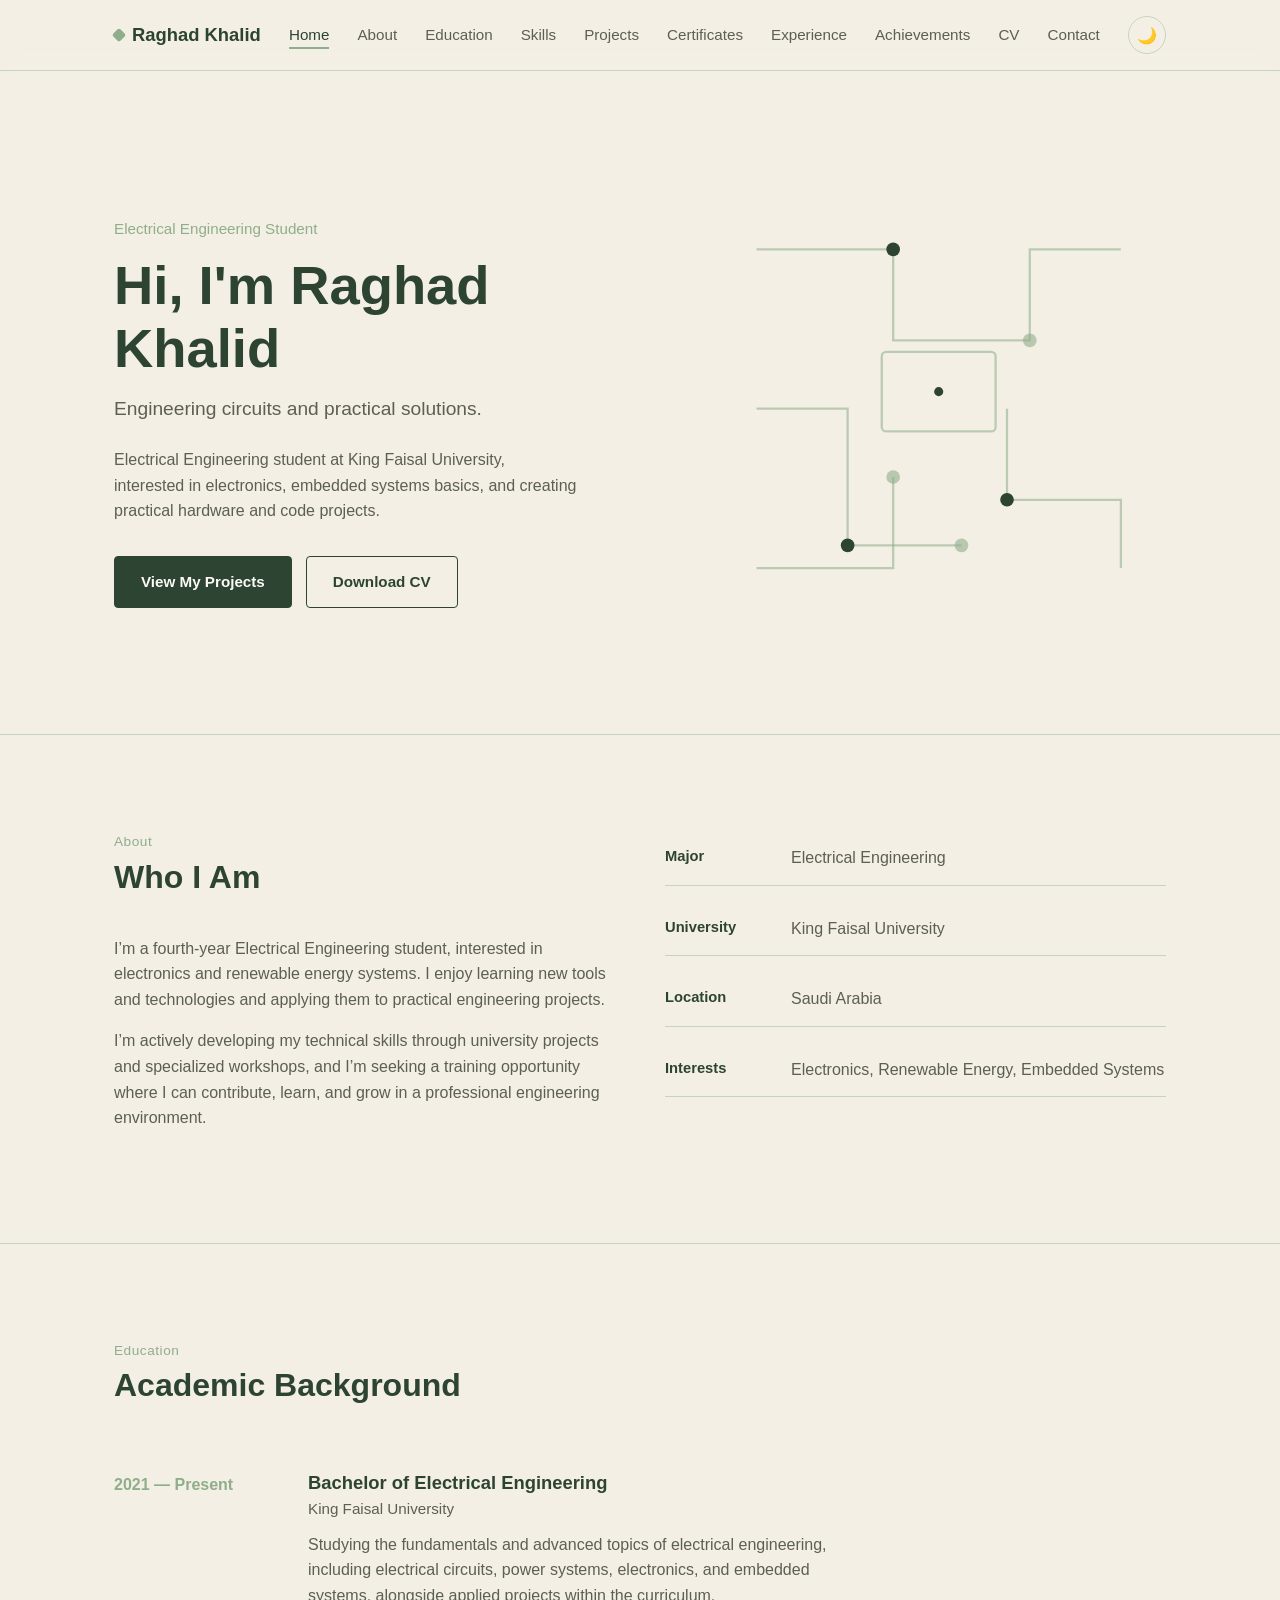
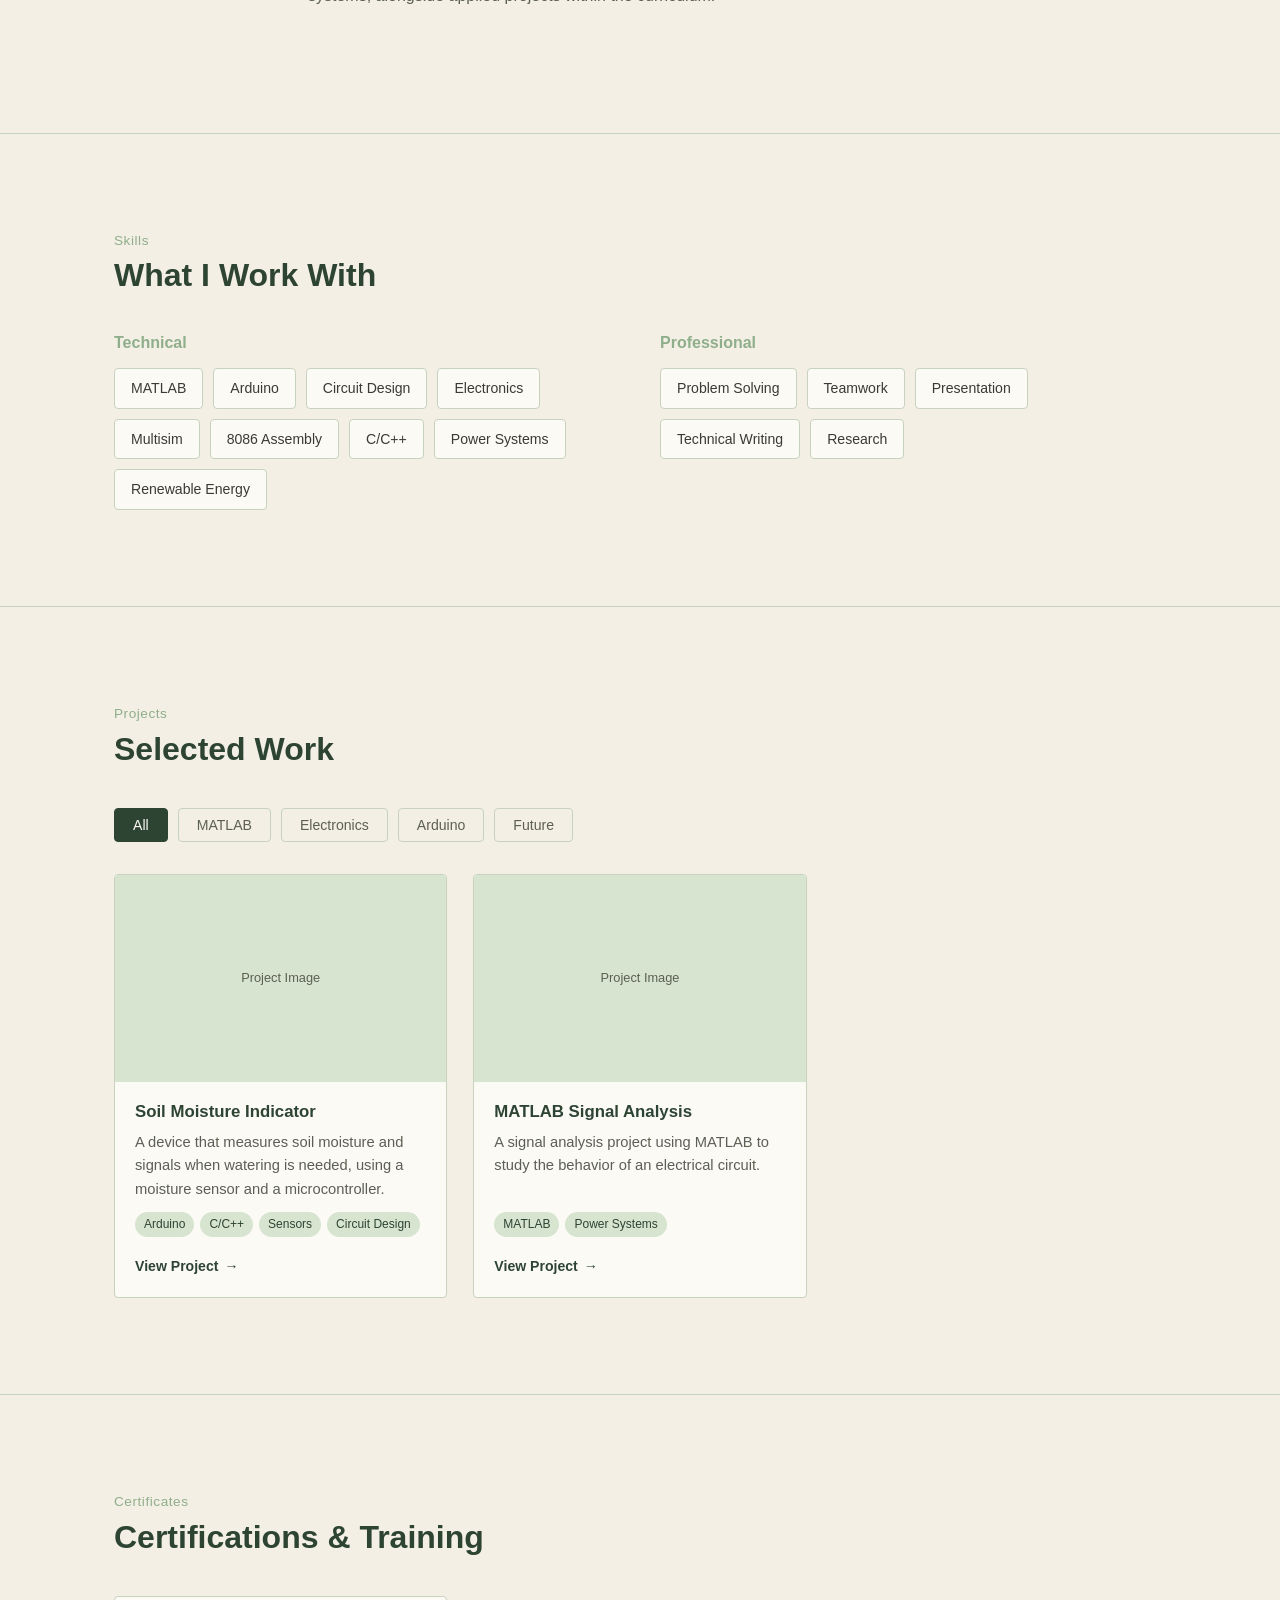
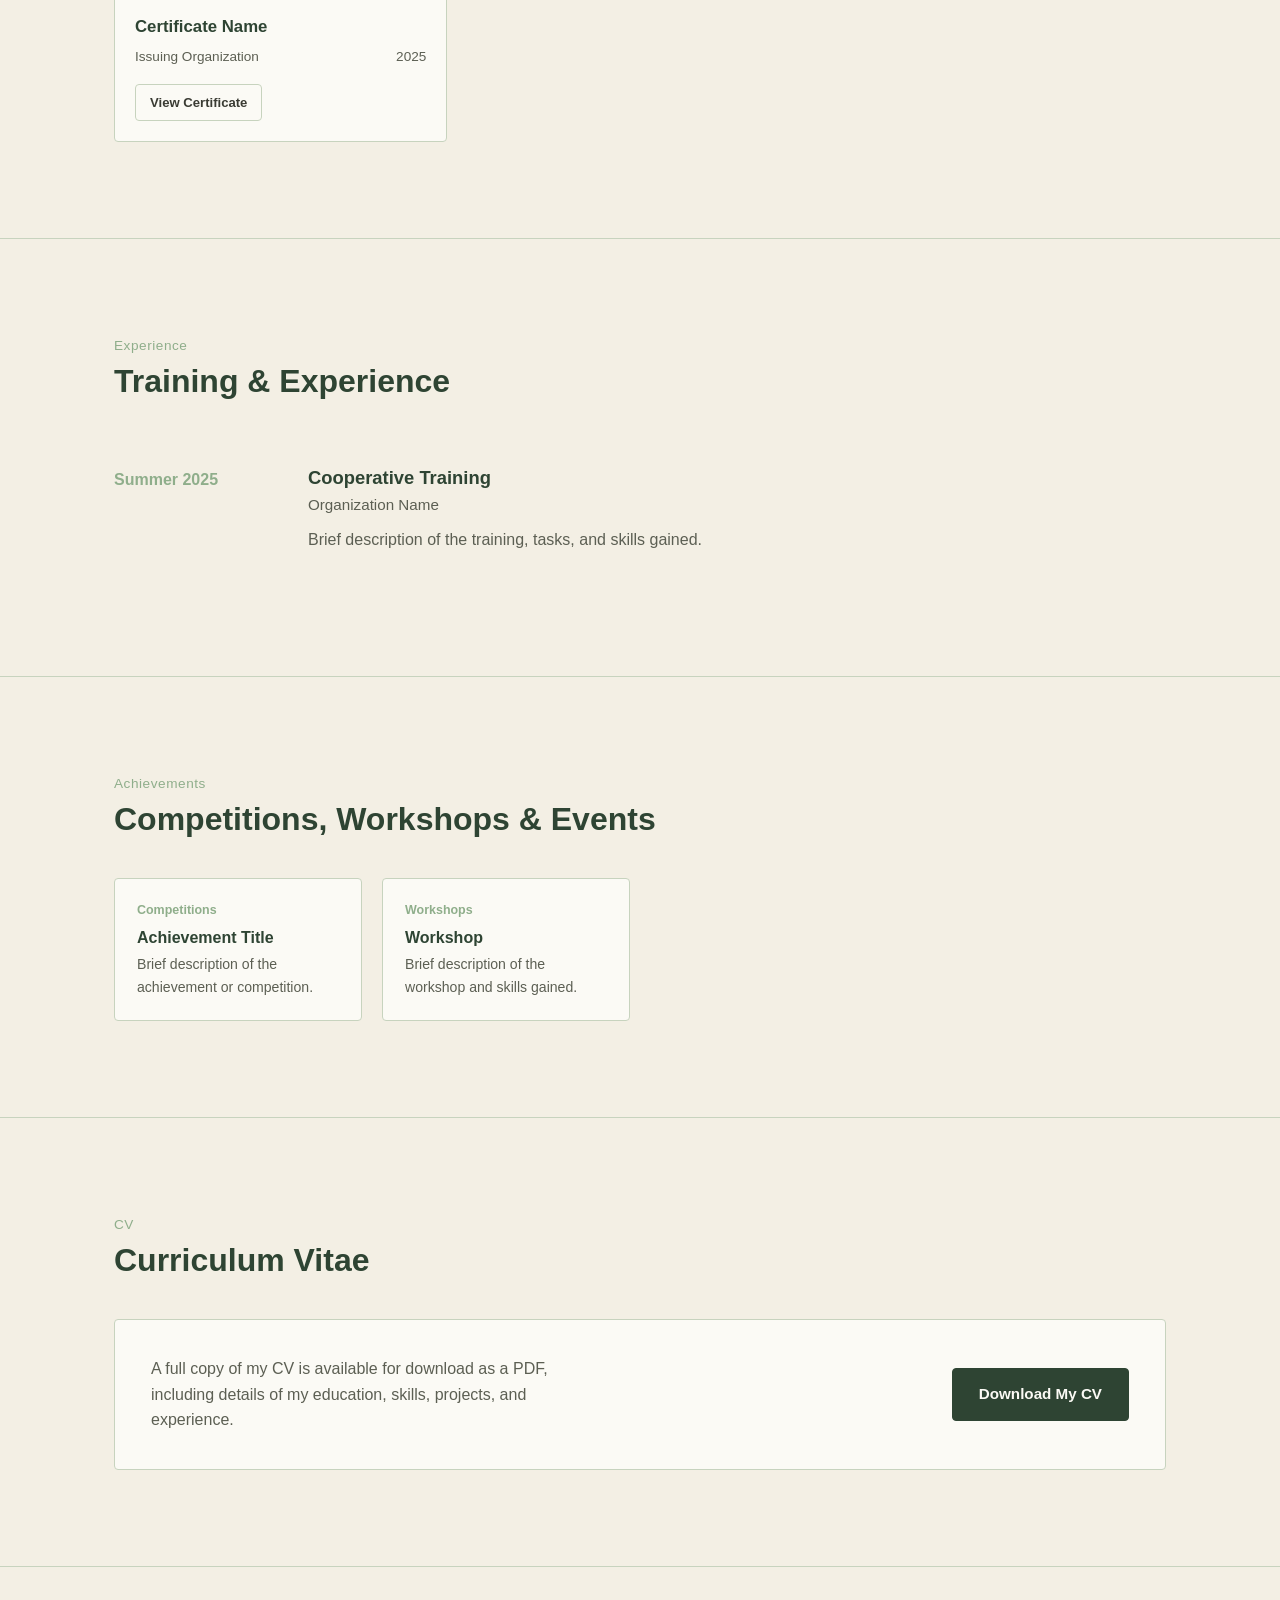
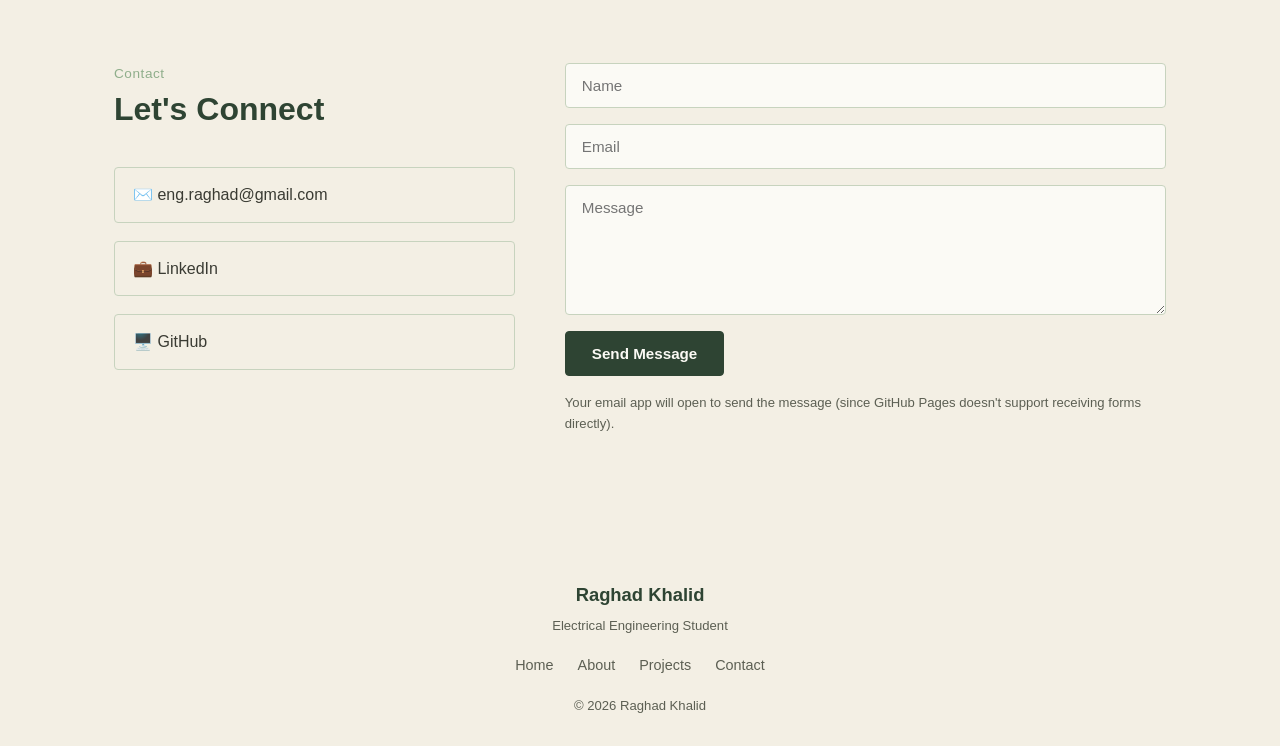
==== commit 0a44461e: "Update index.html" ====
--- a/index.html
+++ b/index.html
@@ -38,9 +38,9 @@
     <div>
       <div class="hero-eyebrow">Electrical Engineering Student</div>
       <h1>Hi, I'm Raghad Khalid</h1>
-      <p class="role">Designing circuits and developing embedded systems.</p>
+      <p class="role">Engineering circuits and practical solutions.</p>
       <p class="bio">
-        Electrical Engineering student at King Faisal University, passionate about electronics, renewable energy, and building real-world engineering solutions through hardware and software.
+        Electrical Engineering student at King Faisal University, interested in electronics, embedded systems basics, and creating practical hardware and code projects.
       </p>
       <div class="btn-row">
         <a href="#projects" class="btn btn-primary">View My Projects</a>
@@ -80,13 +80,10 @@
       <div class="section-label">About</div>
       <h2 class="section-title">Who I Am</h2>
       <p>
-        I'm a fourth-year Electrical Engineering student, passionate about electronics and
-        renewable energy systems. I love learning new tools and languages and applying them
-        to practical projects that serve the field of engineering.
+        I’m a fourth‑year Electrical Engineering student, interested in electronics and renewable energy systems. I enjoy learning new tools and technologies and applying them to practical engineering projects.
       </p>
       <p>
-        I continually work on developing my technical and practical skills through
-        university projects, cooperative training, and specialized workshops.
+       I’m actively developing my technical skills through university projects and specialized workshops, and I’m seeking a training opportunity where I can contribute, learn, and grow in a professional engineering environment.
       </p>
     </div>
     <div class="info-list reveal">
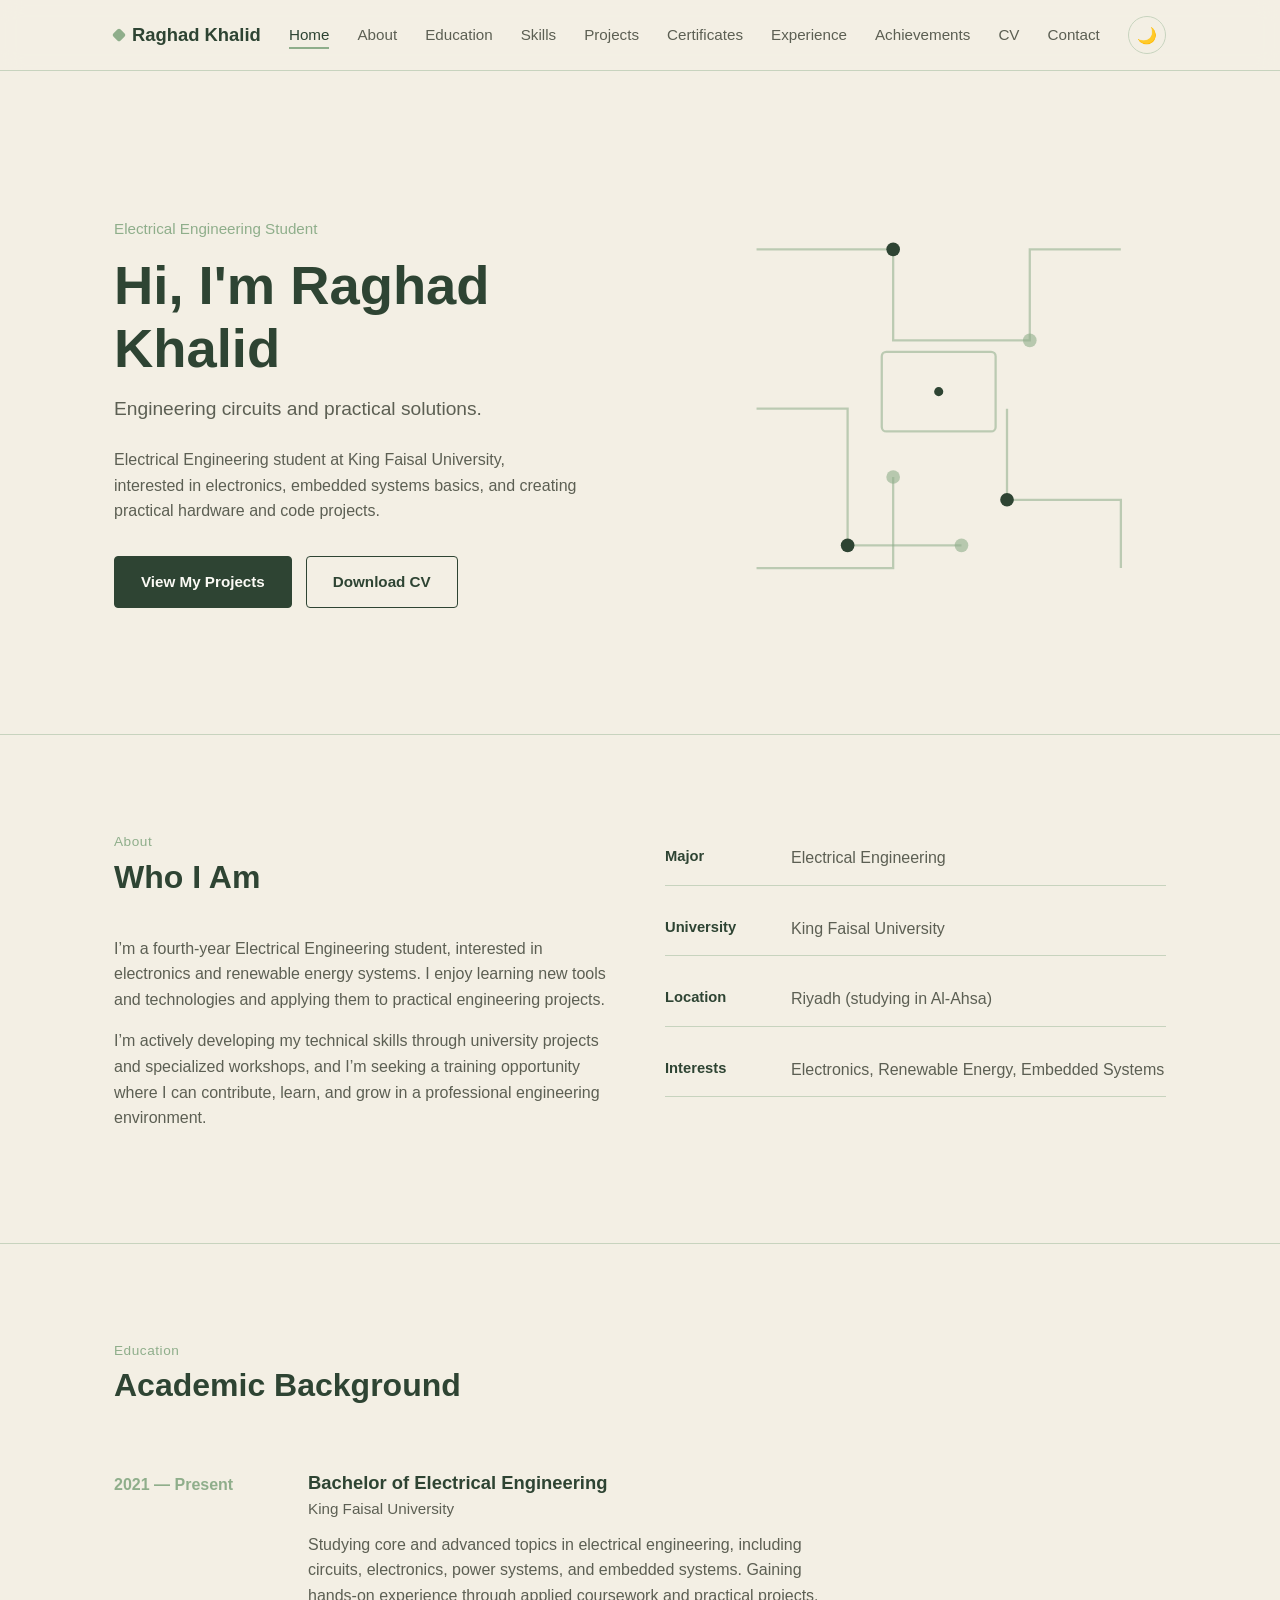
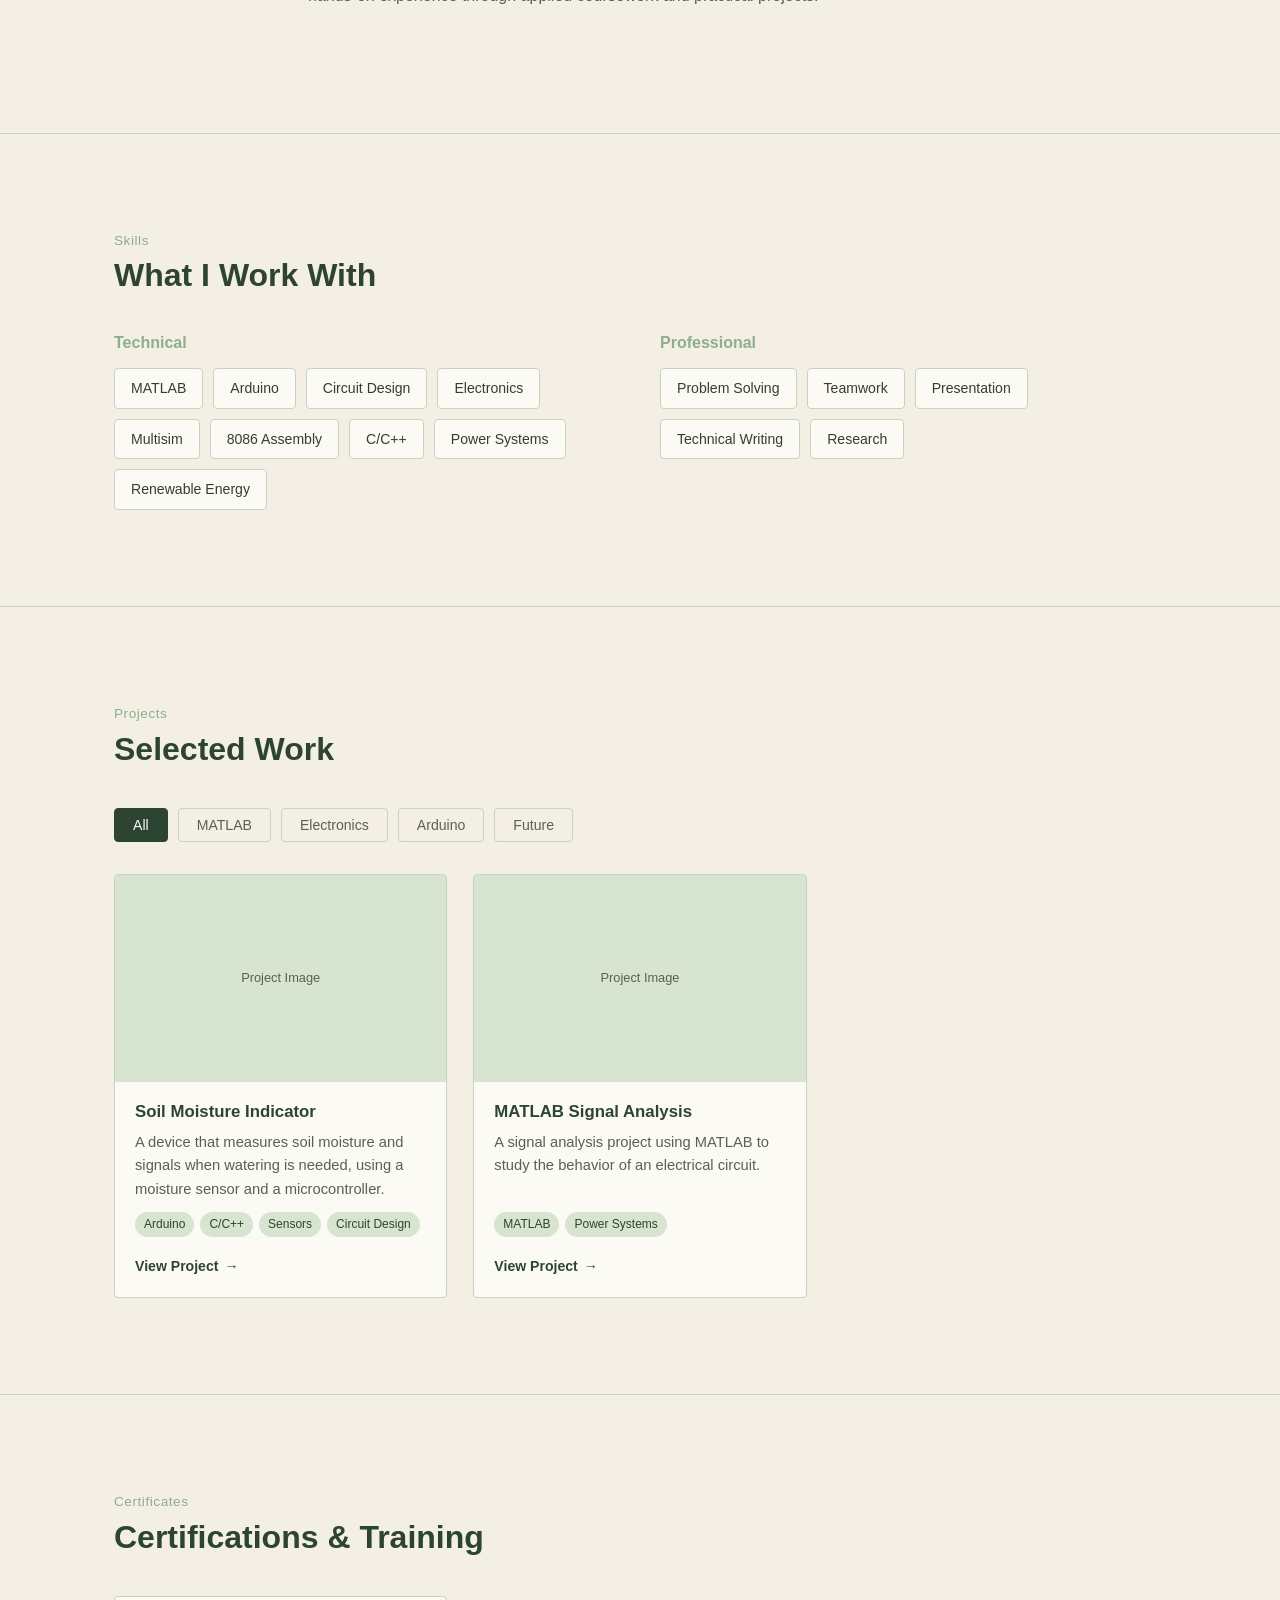
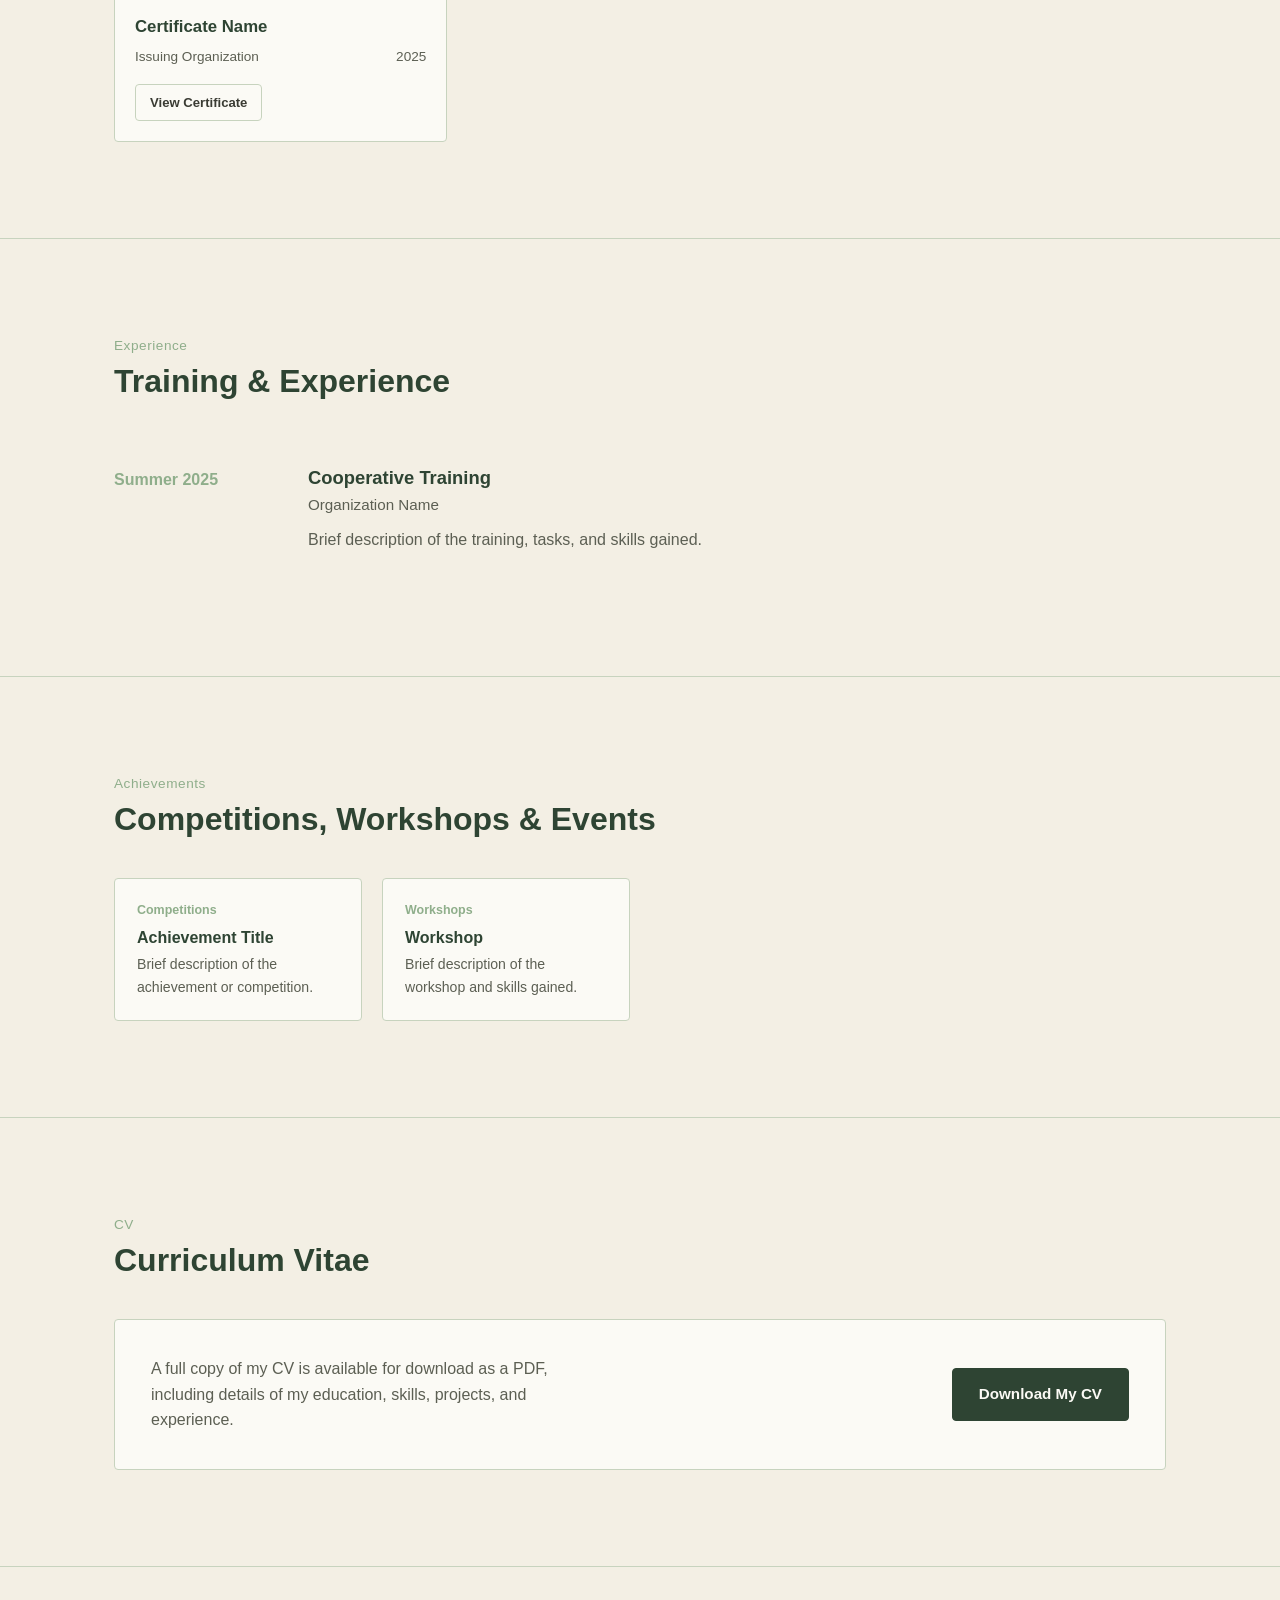
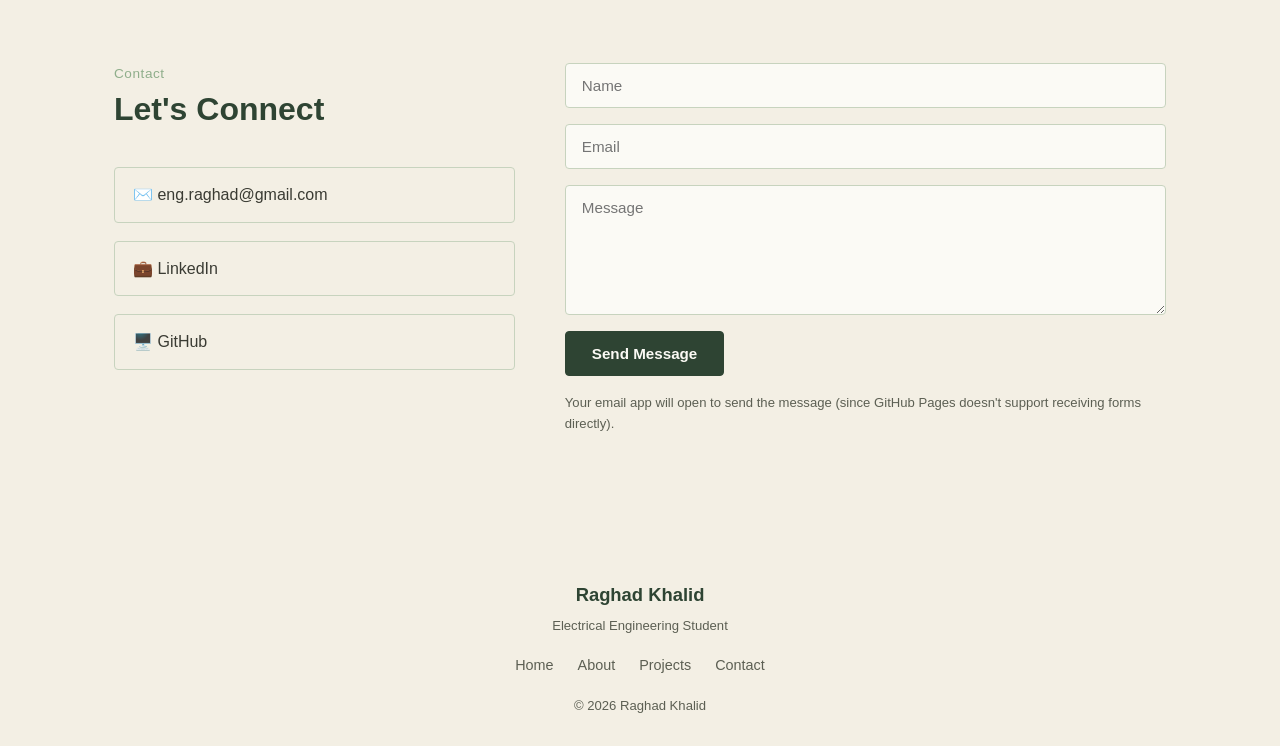
==== commit 880fe95a: "Update index.html" ====
--- a/index.html
+++ b/index.html
@@ -89,7 +89,7 @@
     <div class="info-list reveal">
       <div class="info-row"><span class="k">Major</span><span class="v">Electrical Engineering</span></div>
       <div class="info-row"><span class="k">University</span><span class="v">King Faisal University</span></div>
-      <div class="info-row"><span class="k">Location</span><span class="v">Saudi Arabia</span></div>
+      <div class="info-row"><span class="k">Location</span><span class="v">Riyadh (studying in Al‑Ahsa)</span></div>
       <div class="info-row"><span class="k">Interests</span><span class="v">Electronics, Renewable Energy, Embedded Systems</span></div>
     </div>
   </div>
@@ -107,9 +107,7 @@
           <h3>Bachelor of Electrical Engineering</h3>
           <div class="org">King Faisal University</div>
           <p>
-            Studying the fundamentals and advanced topics of electrical engineering,
-            including electrical circuits, power systems, electronics, and embedded
-            systems, alongside applied projects within the curriculum.
+            Studying core and advanced topics in electrical engineering, including circuits, electronics, power systems, and embedded systems. Gaining hands‑on experience through applied coursework and practical projects.
           </p>
         </div>
       </div>
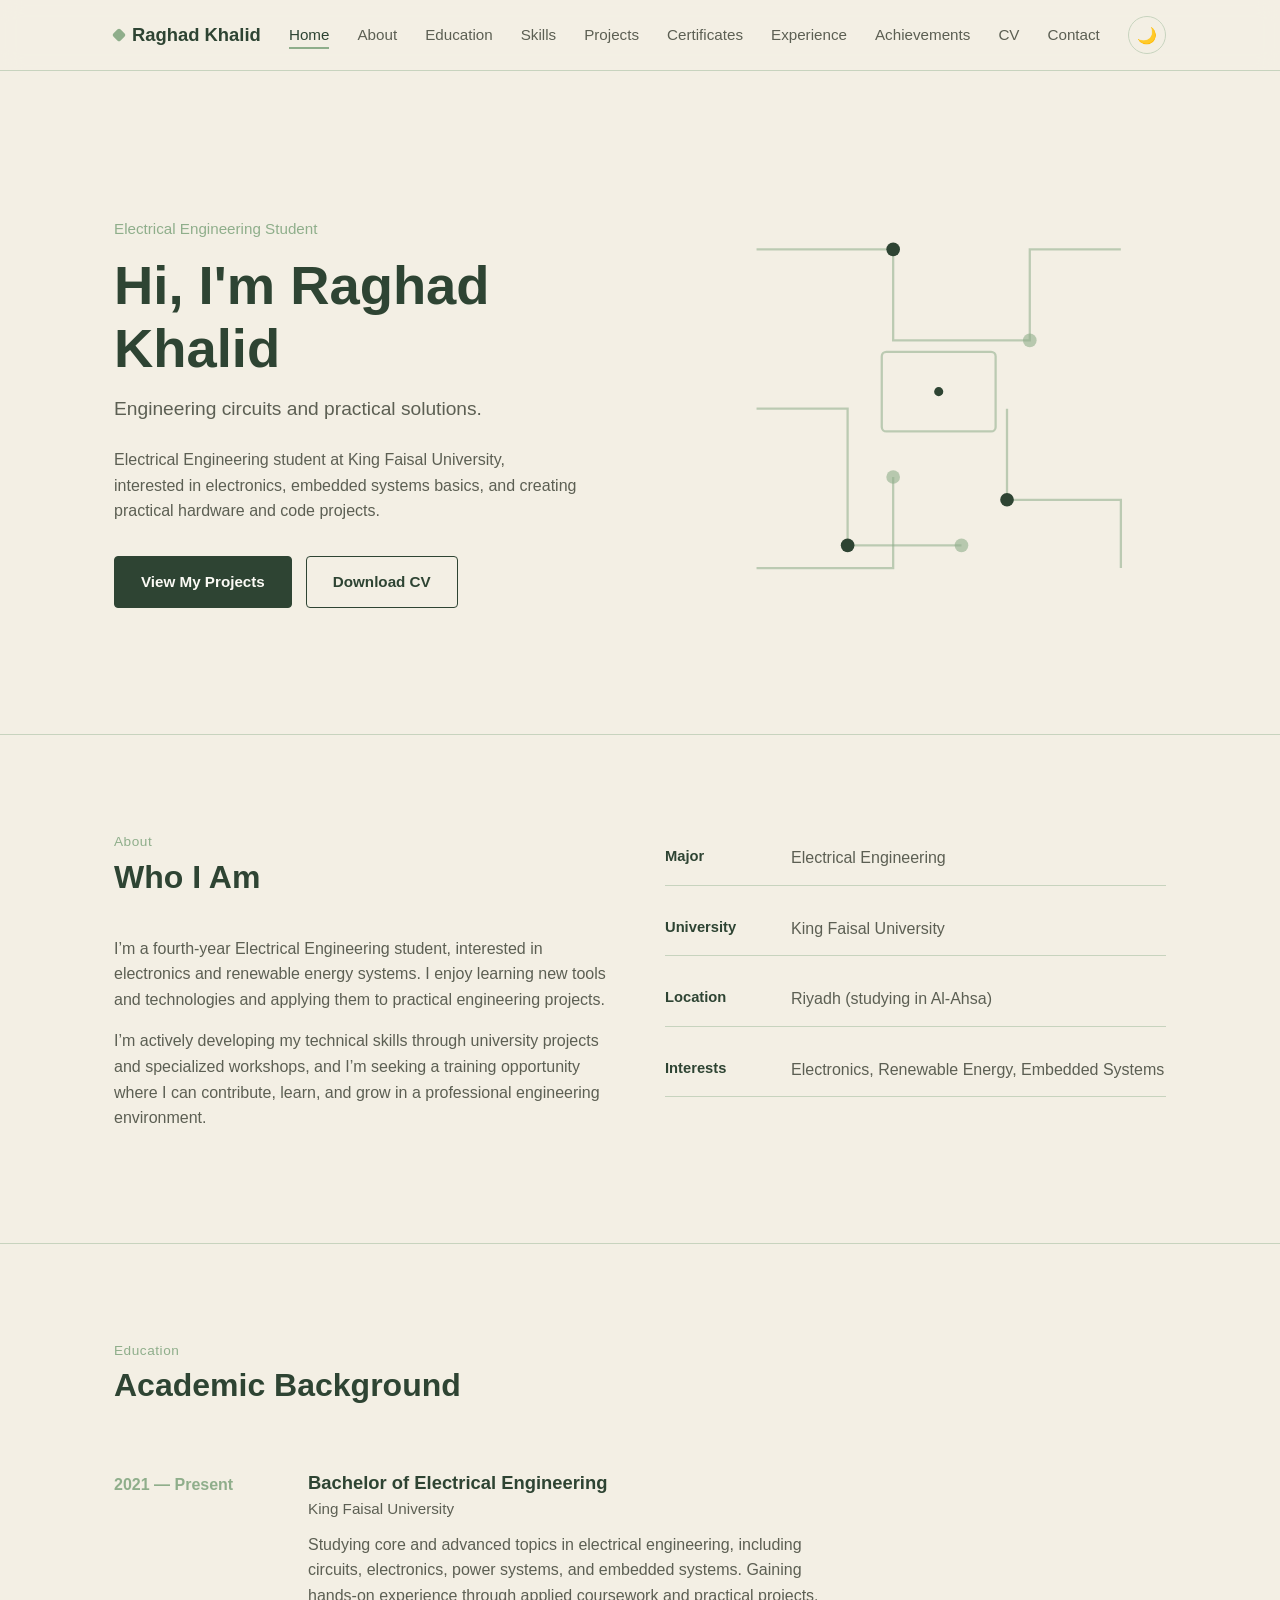
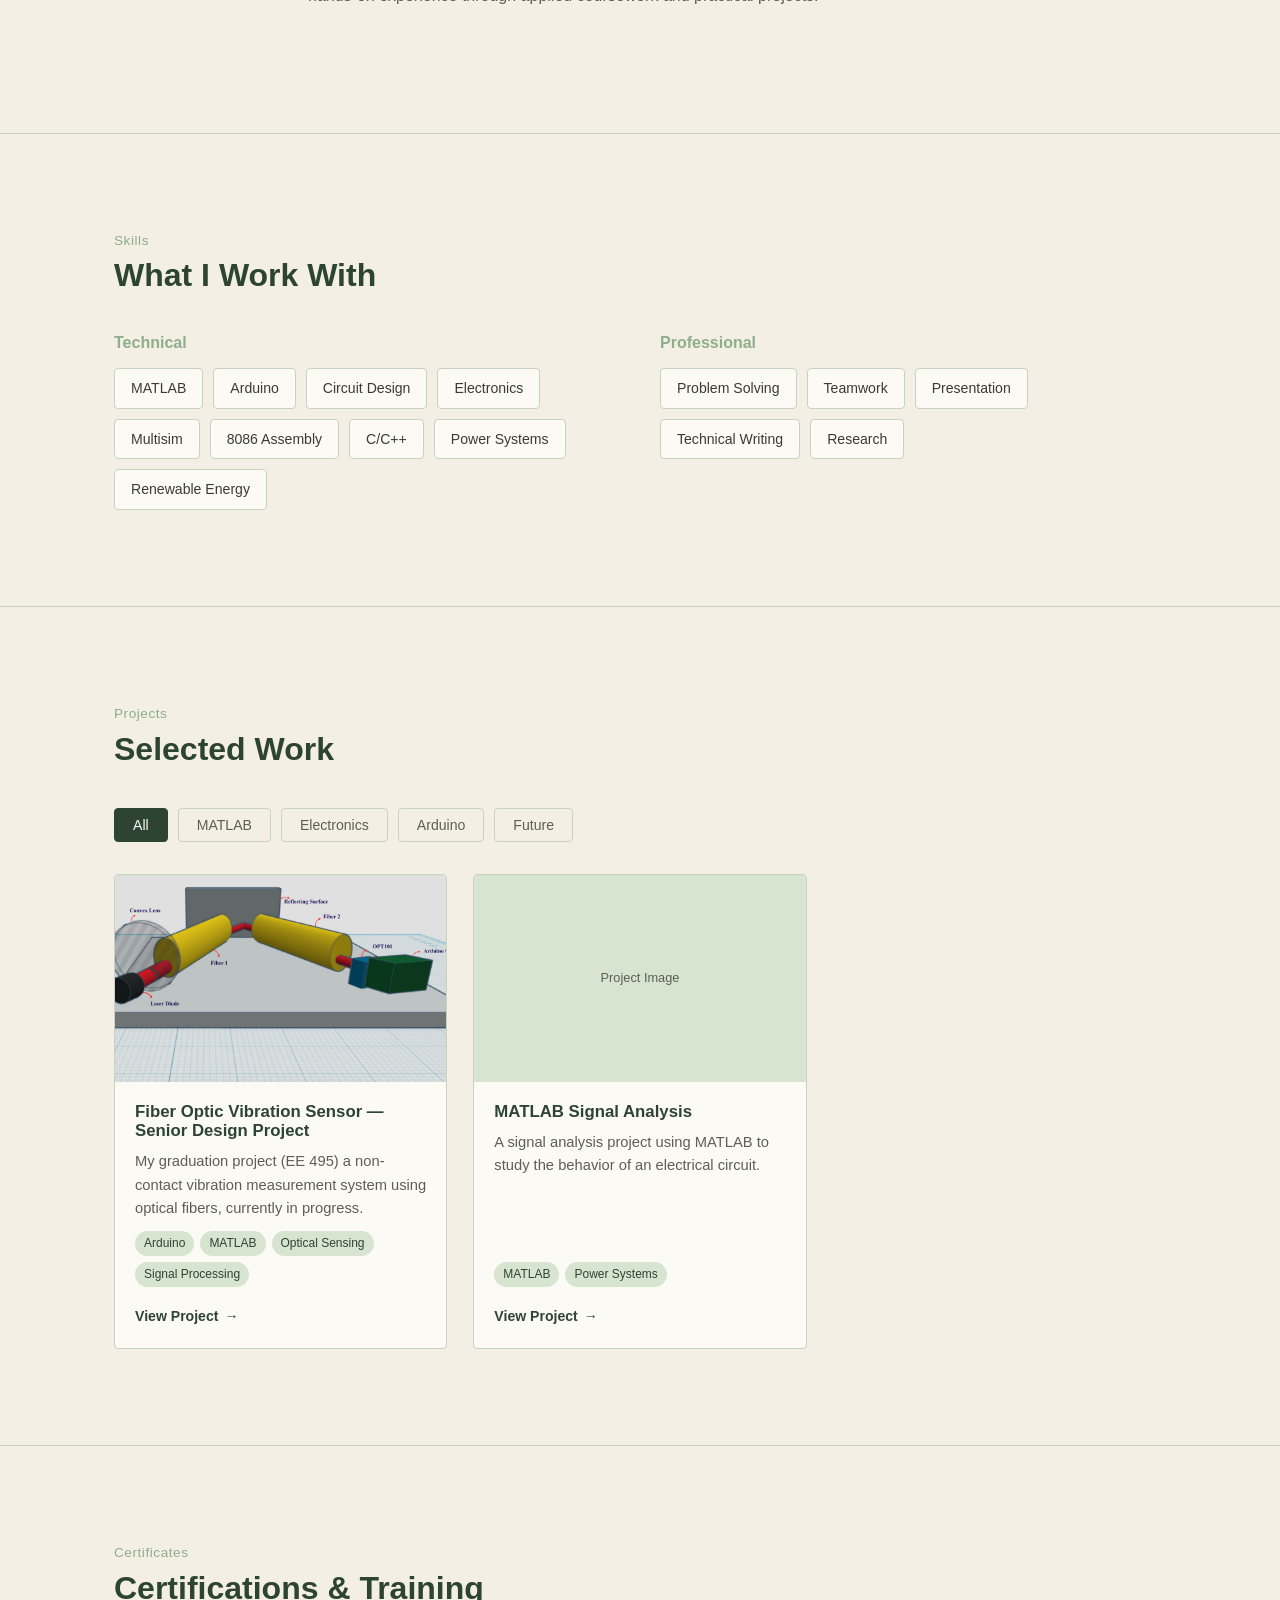
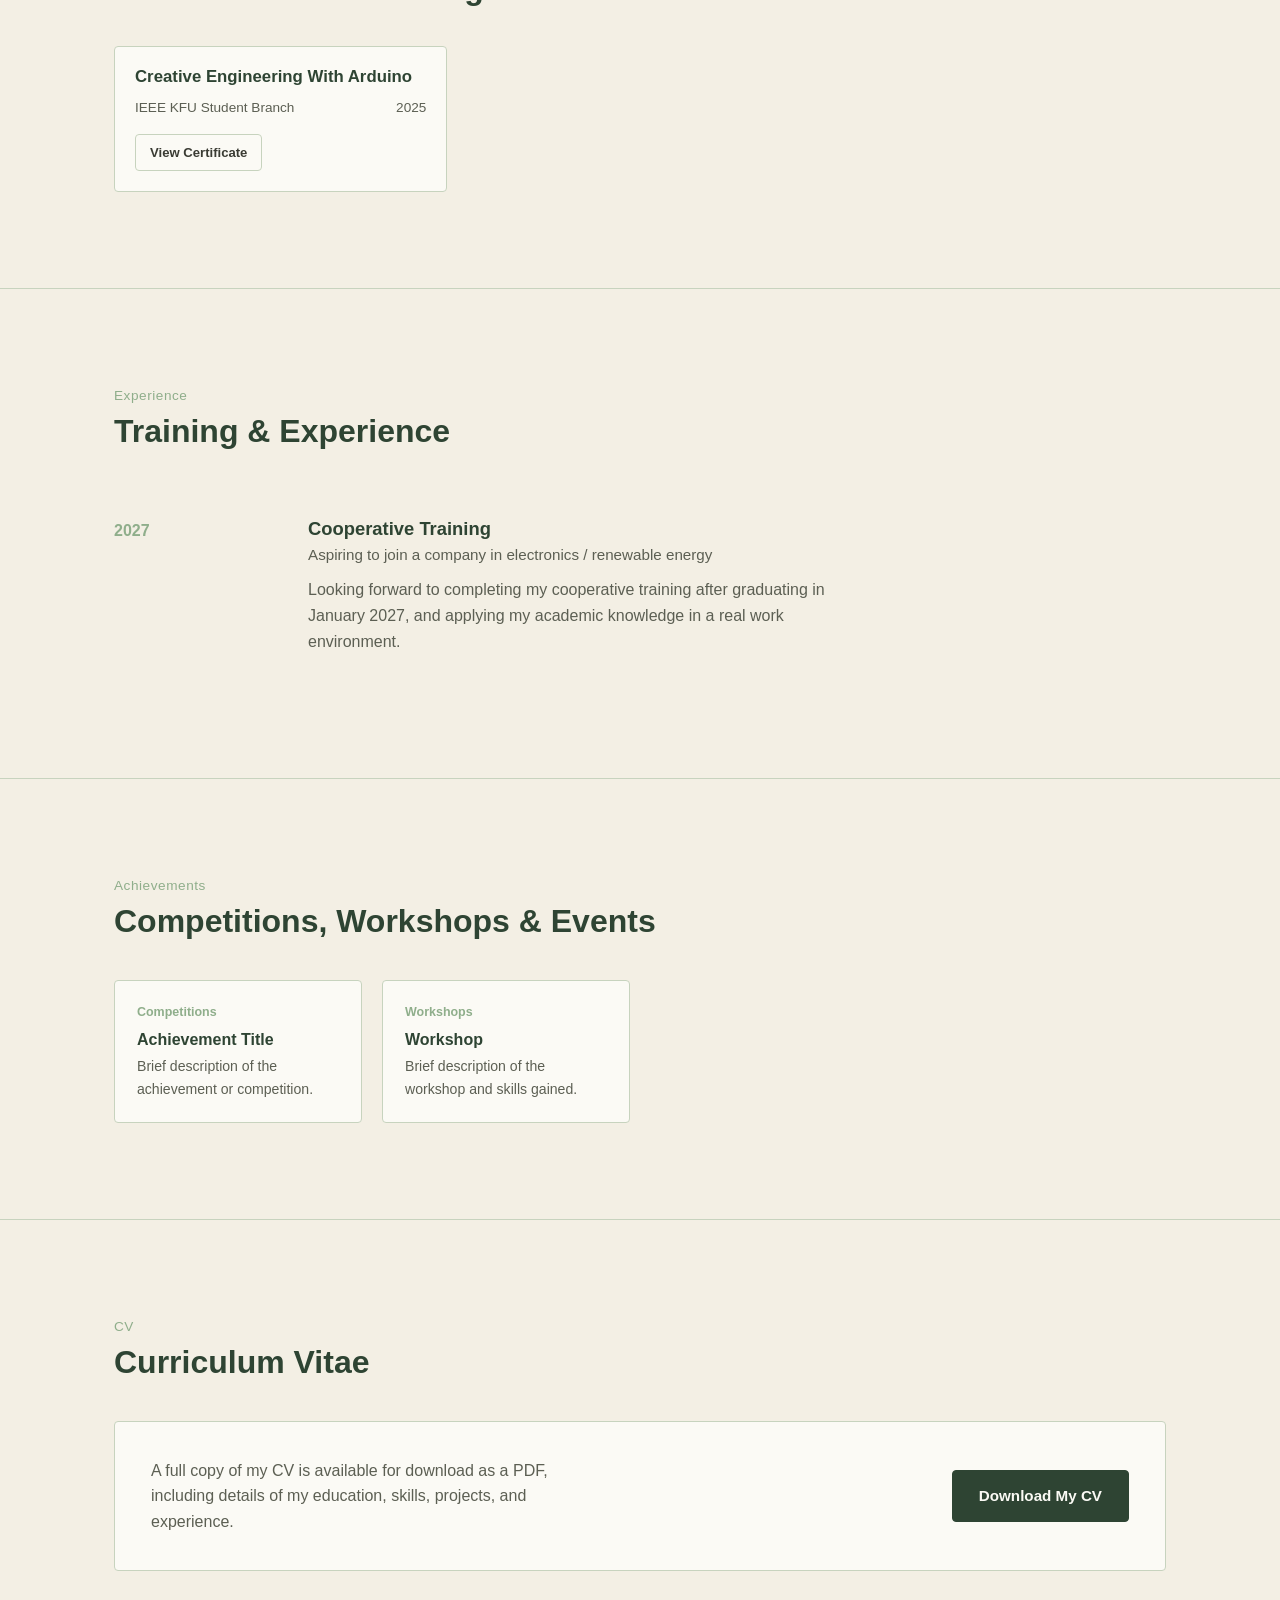
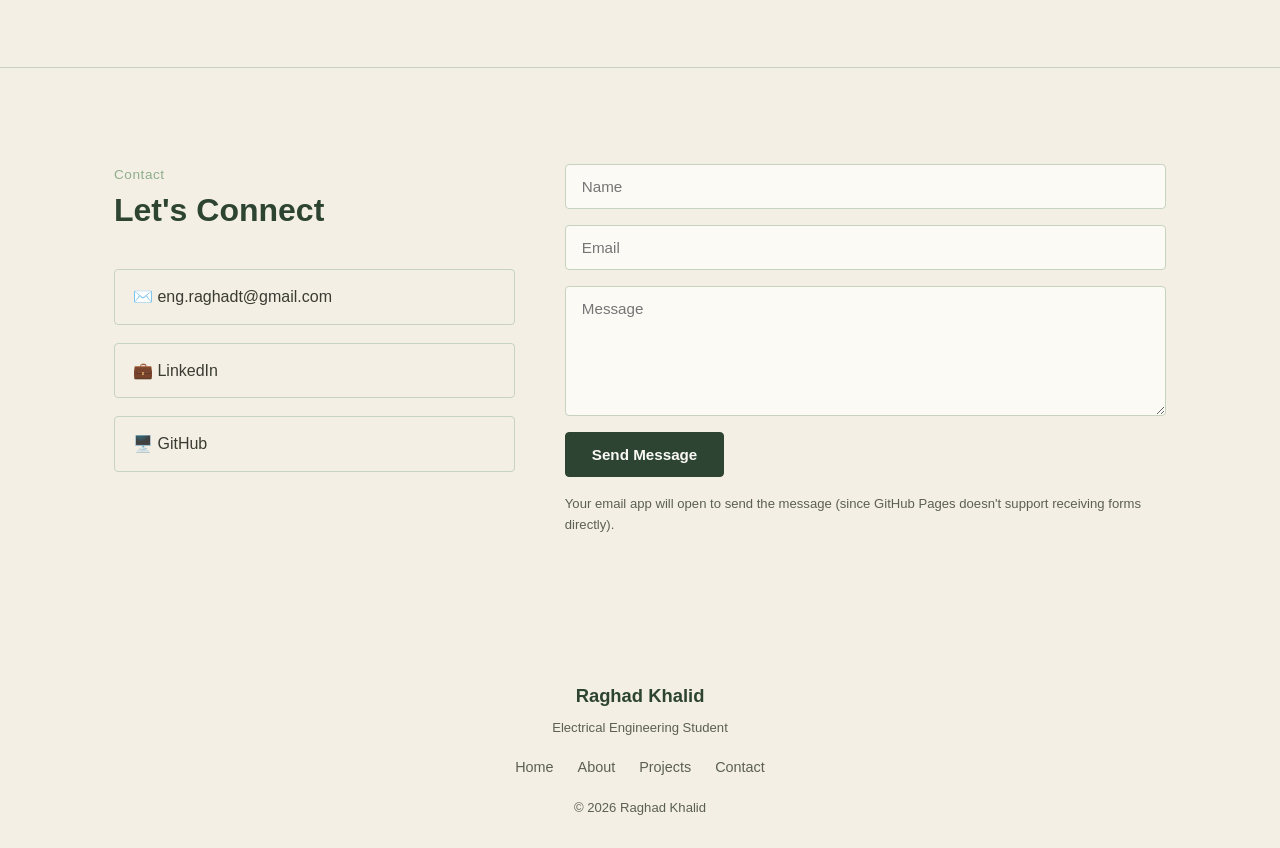
==== commit e70ea111: "Update index.html" ====
--- a/index.html
+++ b/index.html
@@ -214,7 +214,7 @@
       <div class="section-label">Contact</div>
       <h2 class="section-title">Let's Connect</h2>
       <div class="contact-links">
-        <a href="mailto:eng.raghadt@gmail.com">✉️ eng.raghad@gmail.com</a>
+        <a href="mailto:eng.raghadt@gmail.com">✉️ eng.raghadt@gmail.com</a>
         <a href="https://linkedin.com/in/your-profile" target="_blank" rel="noopener">💼 LinkedIn</a>
         <a href="https://github.com/your-username" target="_blank" rel="noopener">🖥️ GitHub</a>
       </div>
